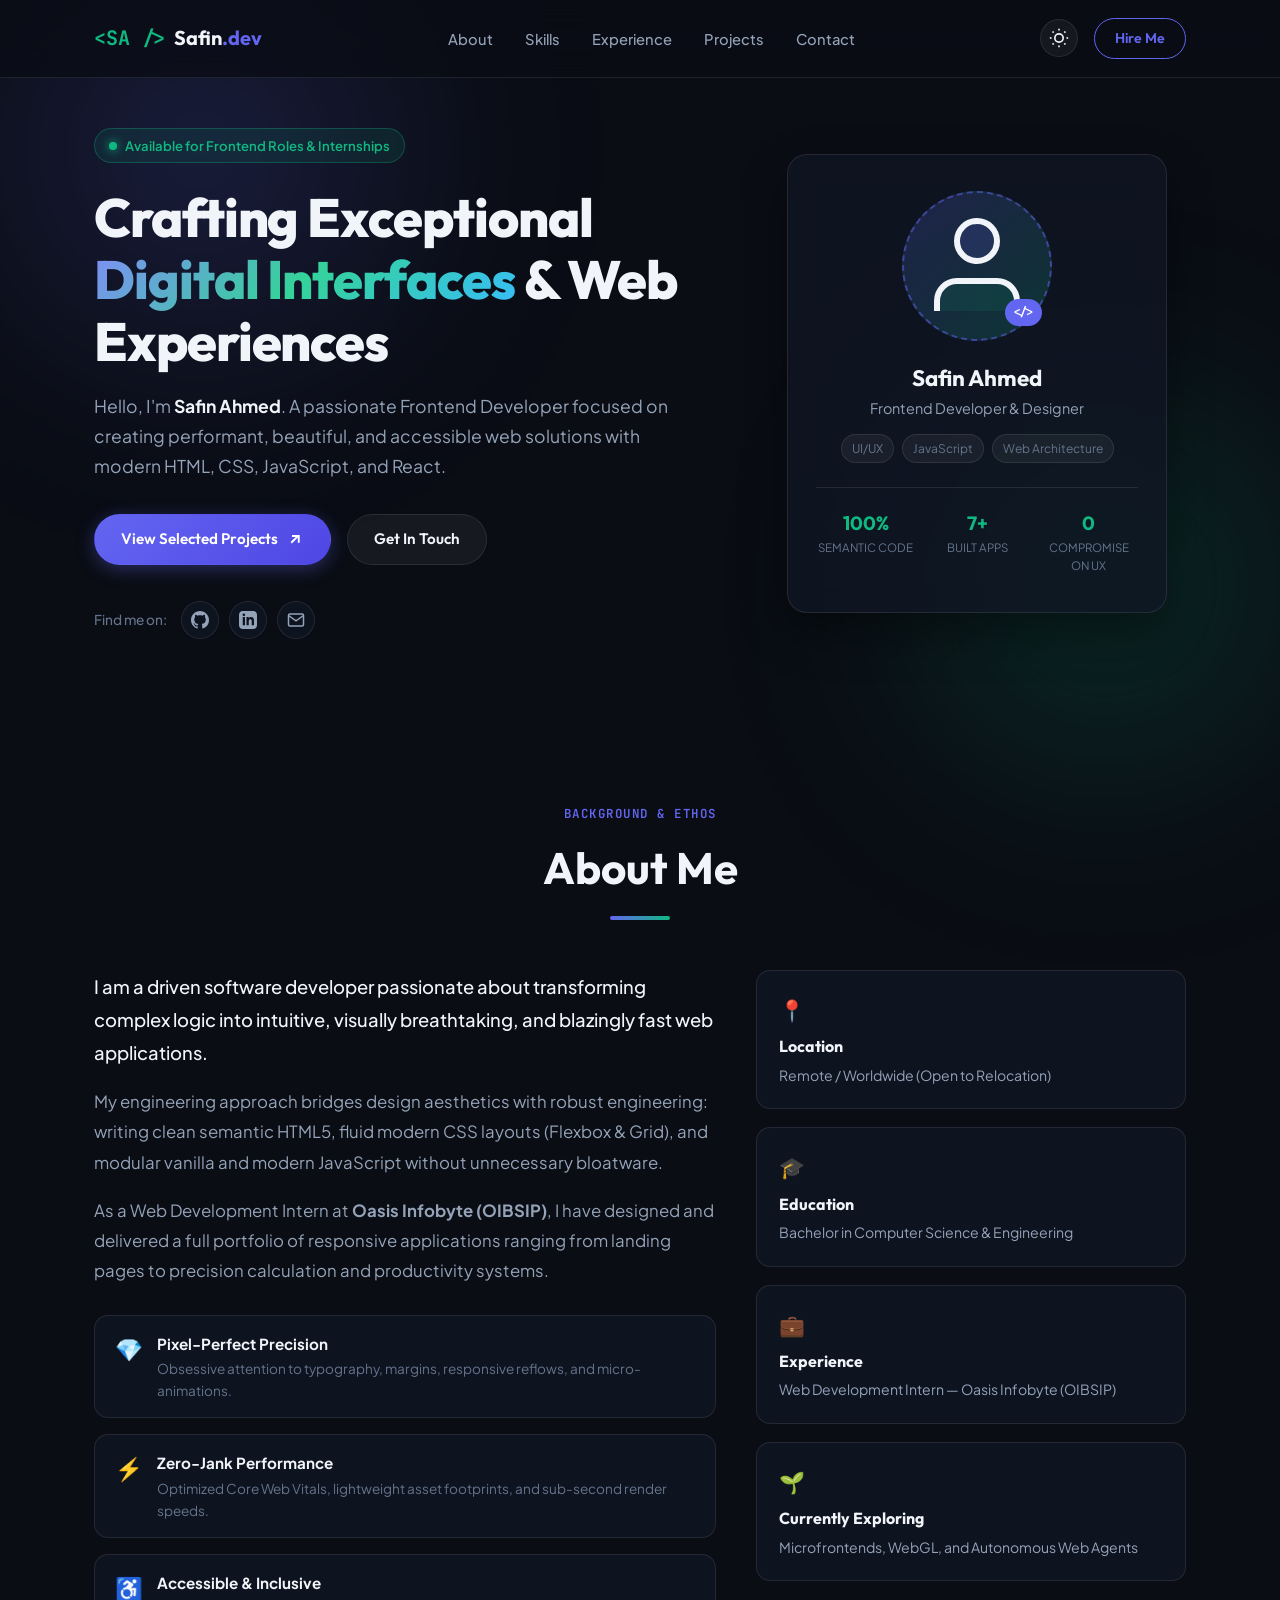
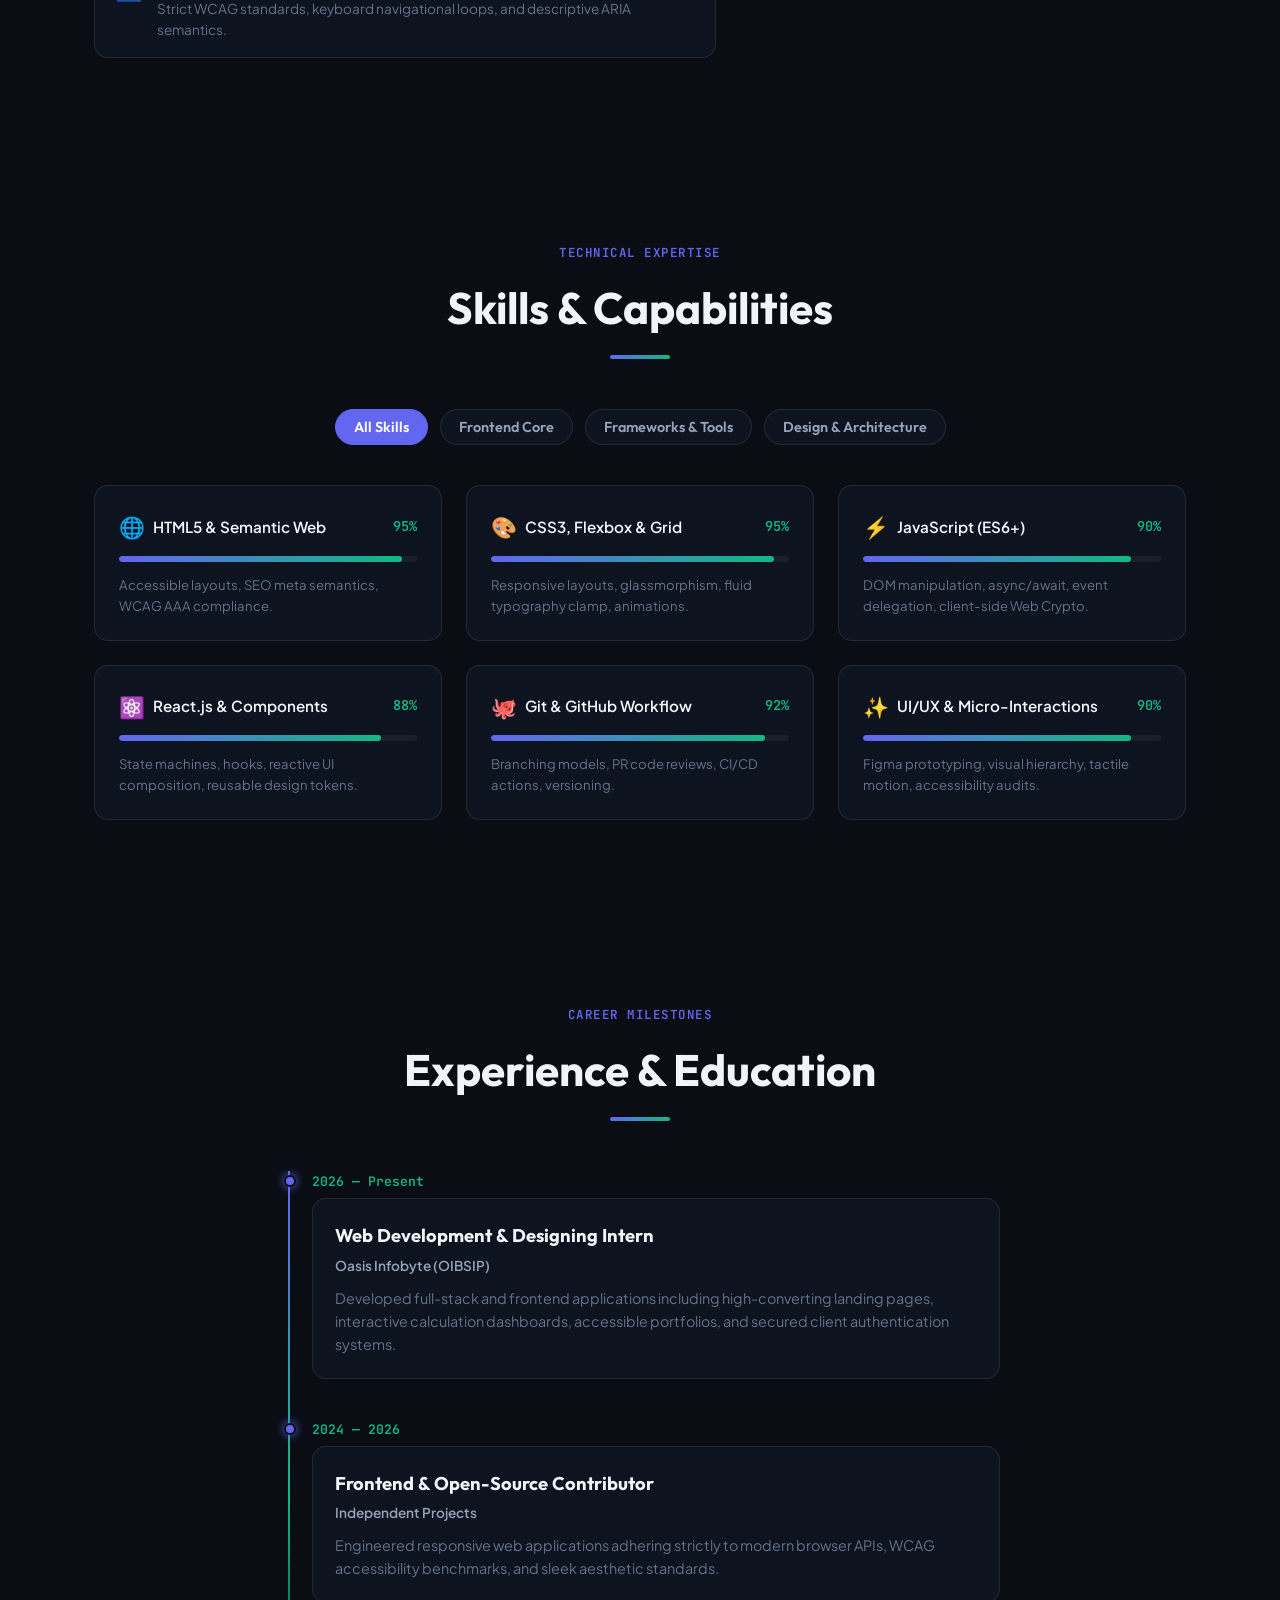
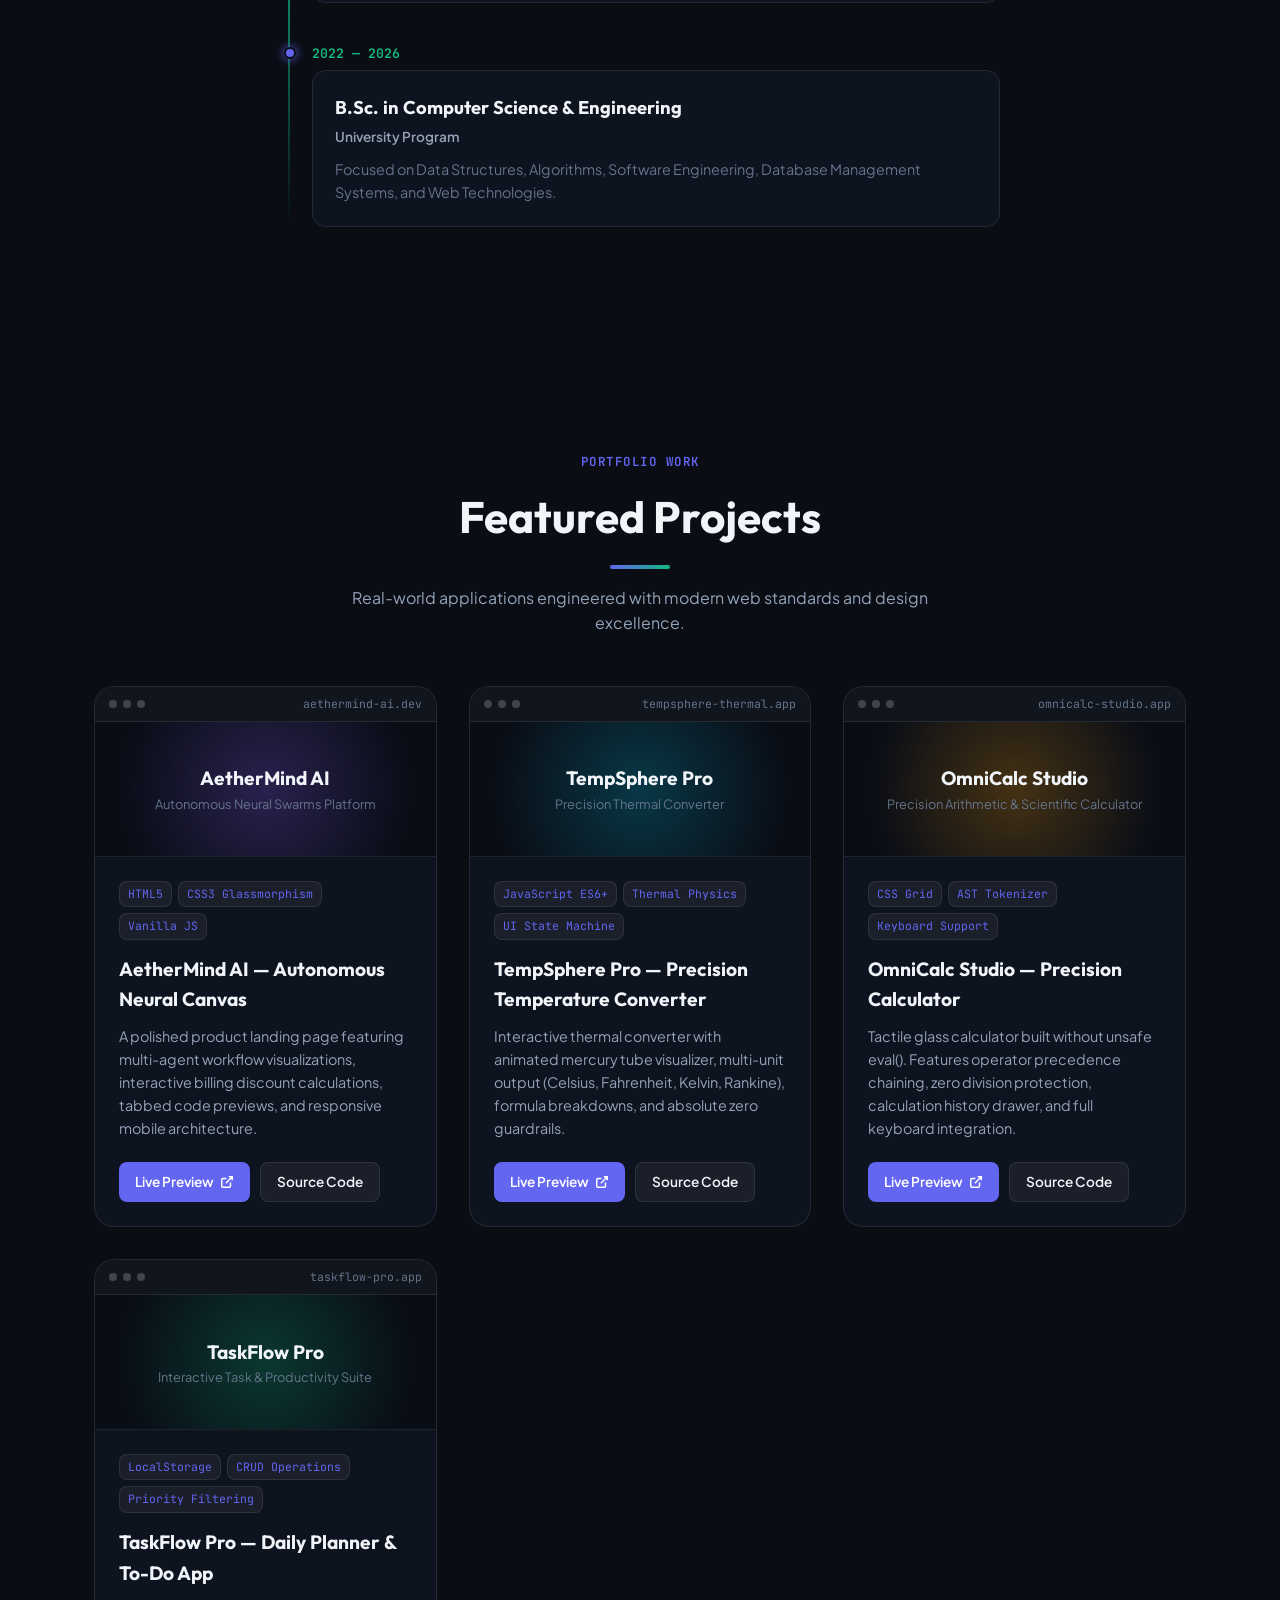
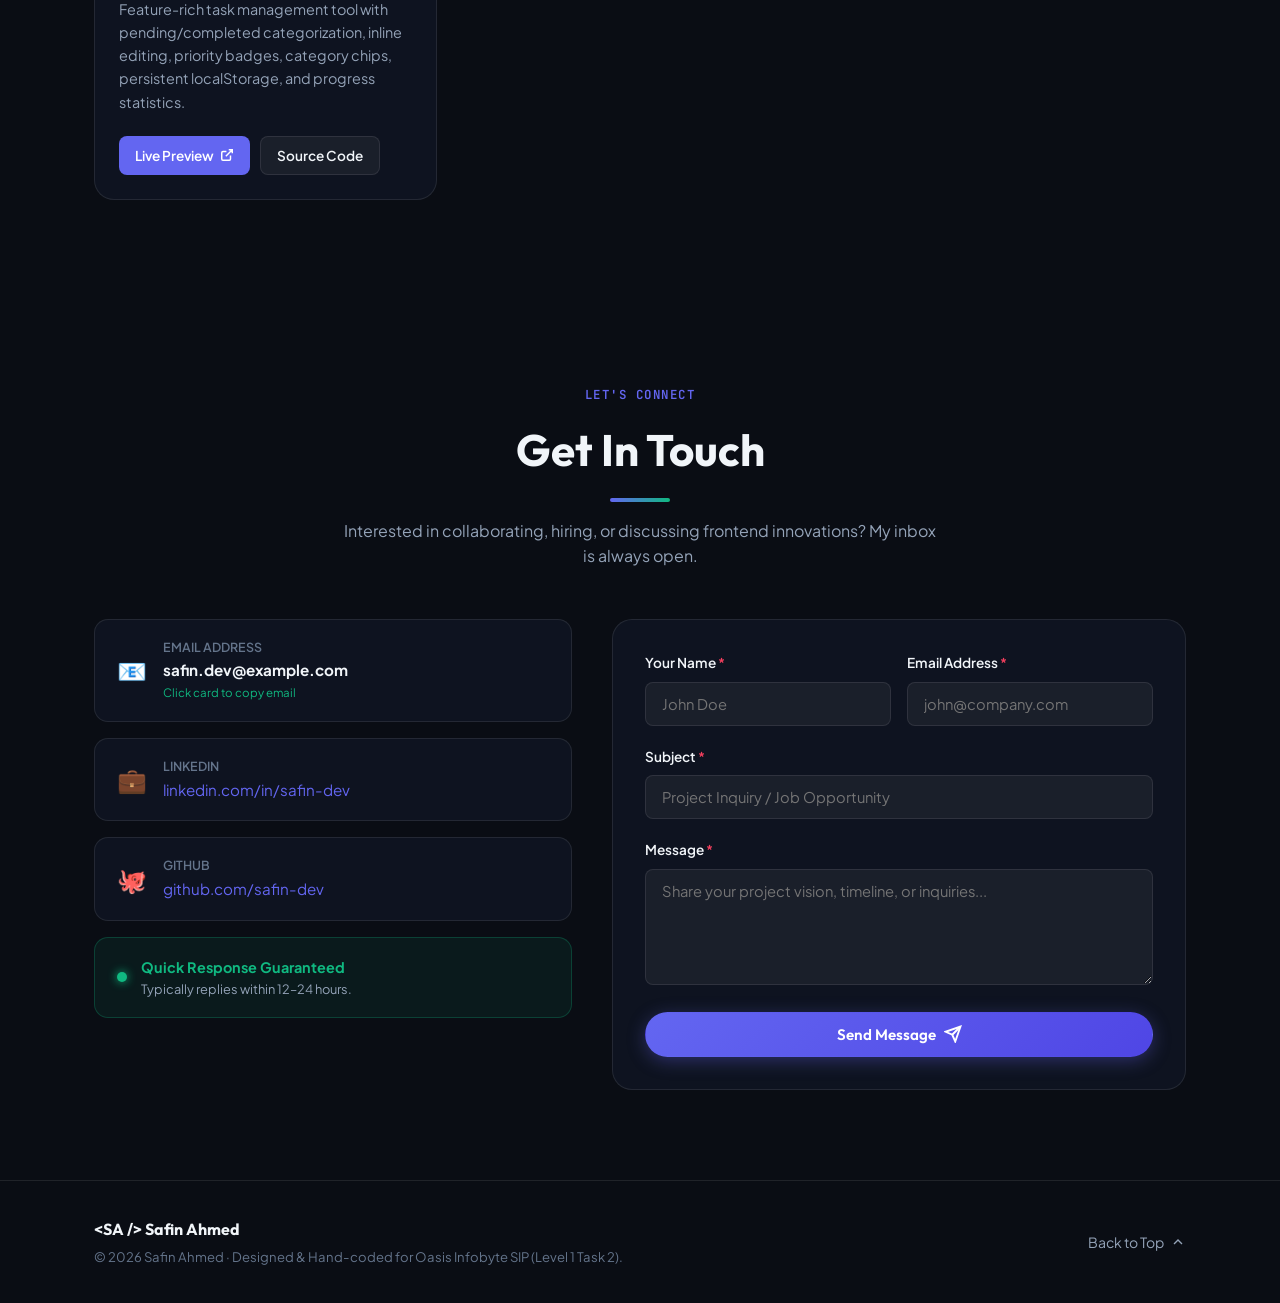
==== WebDev-L1-PersonalPortfolio/index.html @ b20255ec "feat: complete Oasis Infobyte SIP Web Development tasks (Level 1 & Level 2)" ====
<!DOCTYPE html>
<html lang="en" data-theme="dark">
<head>
  <meta charset="UTF-8">
  <meta name="viewport" content="width=device-width, initial-scale=1.0">
  <title>Safin Ahmed — Frontend Engineer & Creative Technologist</title>
  <meta name="description" content="Personal portfolio of Safin Ahmed, Frontend Developer crafting responsive, accessible, and high-performance digital experiences.">
  <!-- Google Fonts -->
  <link rel="preconnect" href="https://fonts.googleapis.com">
  <link rel="preconnect" href="https://fonts.gstatic.com" crossorigin>
  <link href="https://fonts.googleapis.com/css2?family=Outfit:wght@300;400;500;600;700;800&family=Plus+Jakarta+Sans:wght@400;500;600;700&family=JetBrains+Mono:wght@400;600&display=swap" rel="stylesheet">
  <link rel="stylesheet" href="style.css">
</head>
<body>
  <!-- Ambient Gradient Background Orbs -->
  <div class="bg-orb orb-1"></div>
  <div class="bg-orb orb-2"></div>

  <!-- Header & Navigation -->
  <header class="portfolio-header" id="header">
    <div class="container header-wrap">
      <a href="#hero" class="brand-signature">
        <span class="brand-symbol">&lt;SA /&gt;</span>
        <span class="brand-name">Safin<span class="accent-text">.dev</span></span>
      </a>

      <!-- Desktop Navigation Menu -->
      <nav class="nav-container" id="navContainer">
        <ul class="nav-links">
          <li><a href="#about" class="nav-item">About</a></li>
          <li><a href="#skills" class="nav-item">Skills</a></li>
          <li><a href="#experience" class="nav-item">Experience</a></li>
          <li><a href="#projects" class="nav-item">Projects</a></li>
          <li><a href="#contact" class="nav-item">Contact</a></li>
        </ul>
      </nav>

      <div class="header-right">
        <!-- Theme Switcher -->
        <button class="theme-toggle-btn" id="themeToggleBtn" aria-label="Toggle light or dark theme">
          <svg class="sun-icon" width="20" height="20" viewBox="0 0 24 24" fill="none" stroke="currentColor" stroke-width="2"><circle cx="12" cy="12" r="5"/><line x1="12" y1="1" x2="12" y2="3"/><line x1="12" y1="21" x2="12" y2="23"/><line x1="4.22" y1="4.22" x2="5.64" y2="5.64"/><line x1="18.36" y1="18.36" x2="19.78" y2="19.78"/><line x1="1" y1="12" x2="3" y2="12"/><line x1="21" y1="12" x2="23" y2="12"/><line x1="4.22" y1="19.78" x2="5.64" y2="18.36"/><line x1="18.36" y1="5.64" x2="19.78" y2="4.22"/></svg>
          <svg class="moon-icon" width="20" height="20" viewBox="0 0 24 24" fill="none" stroke="currentColor" stroke-width="2"><path d="M21 12.79A9 9 0 1 1 11.21 3 7 7 0 0 0 21 12.79z"/></svg>
        </button>

        <a href="#contact" class="btn btn-outline hide-mobile">Hire Me</a>

        <!-- Mobile Menu Toggle -->
        <button class="mobile-toggle" id="mobileToggle" aria-label="Open mobile menu" aria-expanded="false">
          <span></span>
          <span></span>
          <span></span>
        </button>
      </div>
    </div>
  </header>

  <main>
    <!-- Hero / Profile Section -->
    <section class="hero-section" id="hero">
      <div class="container hero-grid">
        <div class="hero-text-content">
          <div class="availability-badge">
            <span class="live-dot"></span>
            <span>Available for Frontend Roles & Internships</span>
          </div>
          <h1 class="hero-headline">
            Crafting Exceptional <span class="gradient-headline">Digital Interfaces</span> & Web Experiences
          </h1>
          <p class="hero-intro">
            Hello, I'm <strong class="highlight-name">Safin Ahmed</strong>. A passionate Frontend Developer focused on creating performant, beautiful, and accessible web solutions with modern HTML, CSS, JavaScript, and React.
          </p>

          <div class="hero-buttons">
            <a href="#projects" class="btn btn-primary">
              <span>View Selected Projects</span>
              <svg width="18" height="18" viewBox="0 0 24 24" fill="none" stroke="currentColor" stroke-width="2.5"><path d="M7 17l9.2-9.2M17 17V8H8"/></svg>
            </a>
            <a href="#contact" class="btn btn-secondary">Get In Touch</a>
          </div>

          <!-- Social Links -->
          <div class="hero-socials">
            <span class="social-label">Find me on:</span>
            <div class="social-icons-row">
              <a href="https://github.com" target="_blank" rel="noopener noreferrer" class="social-btn" aria-label="GitHub Profile">
                <svg width="18" height="18" fill="currentColor" viewBox="0 0 24 24"><path d="M12 0C5.37 0 0 5.37 0 12c0 5.31 3.435 9.795 8.205 11.385.6.105.825-.255.825-.57 0-.285-.015-1.23-.015-2.235-3.015.555-3.795-.735-4.035-1.41-.135-.345-.72-1.41-1.23-1.695-.42-.225-1.02-.78-.015-.795.945-.015 1.62.87 1.845 1.23 1.08 1.815 2.805 1.305 3.495.99.105-.78.42-1.305.765-1.605-2.67-.3-5.46-1.335-5.46-5.925 0-1.305.465-2.385 1.23-3.225-.12-.3-.54-1.53.12-3.18 0 0 1.005-.315 3.3 1.23.96-.27 1.98-.405 3-.405s2.04.135 3 .405c2.295-1.56 3.3-1.23 3.3-1.23.66 1.65.24 2.88.12 3.18.765.84 1.23 1.905 1.23 3.225 0 4.605-2.805 5.625-5.475 5.925.435.375.81 1.095.81 2.22 0 1.605-.015 2.895-.015 3.3 0 .315.225.69.825.57A12.02 12.02 0 0024 12c0-6.63-5.37-12-12-12z"/></svg>
              </a>
              <a href="https://linkedin.com" target="_blank" rel="noopener noreferrer" class="social-btn" aria-label="LinkedIn Profile">
                <svg width="18" height="18" fill="currentColor" viewBox="0 0 24 24"><path d="M19 0h-14c-2.761 0-5 2.239-5 5v14c0 2.761 2.239 5 5 5h14c2.762 0 5-2.239 5-5v-14c0-2.761-2.238-5-5-5zm-11 19h-3v-11h3v11zm-1.5-12.268c-.966 0-1.75-.79-1.75-1.764s.784-1.764 1.75-1.764 1.75.79 1.75 1.764-.783 1.764-1.75 1.764zm13.5 12.268h-3v-5.604c0-3.368-4-3.113-4 0v5.604h-3v-11h3v1.765c1.396-2.586 7-2.777 7 2.476v6.759z"/></svg>
              </a>
              <a href="mailto:safin.dev@example.com" class="social-btn" aria-label="Email Address">
                <svg width="18" height="18" fill="none" stroke="currentColor" stroke-width="2" viewBox="0 0 24 24"><path d="M4 4h16c1.1 0 2 .9 2 2v12c0 1.1-.9 2-2 2H4c-1.1 0-2-.9-2-2V6c0-1.1.9-2 2-2z"/><polyline points="22,6 12,13 2,6"/></svg>
              </a>
            </div>
          </div>
        </div>

        <!-- Profile Visual Card -->
        <div class="hero-visual-card">
          <div class="avatar-card-inner">
            <div class="avatar-frame">
              <!-- Illustrated Modern Developer Silhouette Avatar -->
              <div class="avatar-illustration">
                <svg width="120" height="120" viewBox="0 0 24 24" fill="none" stroke="currentColor" stroke-width="1.2">
                  <path d="M20 21v-2a4 4 0 0 0-4-4H8a4 4 0 0 0-4 4v2" fill="rgba(16, 185, 129, 0.1)"/>
                  <circle cx="12" cy="7" r="4" fill="rgba(99, 102, 241, 0.15)"/>
                </svg>
                <div class="avatar-code-badge">&lt;/&gt;</div>
              </div>
            </div>

            <div class="profile-meta">
              <h3 class="meta-name">Safin Ahmed</h3>
              <p class="meta-title">Frontend Developer & Designer</p>
              <div class="meta-tags">
                <span>UI/UX</span>
                <span>JavaScript</span>
                <span>Web Architecture</span>
              </div>
            </div>

            <!-- Floating Quick Stats -->
            <div class="quick-stats-grid">
              <div class="stat-box">
                <span class="stat-val">100%</span>
                <span class="stat-lbl">Semantic Code</span>
              </div>
              <div class="stat-box">
                <span class="stat-val">7+</span>
                <span class="stat-lbl">Built Apps</span>
              </div>
              <div class="stat-box">
                <span class="stat-val">0</span>
                <span class="stat-lbl">Compromise on UX</span>
              </div>
            </div>
          </div>
        </div>
      </div>
    </section>

    <!-- About Me Section -->
    <section class="section about-section" id="about">
      <div class="container">
        <div class="section-title-wrap text-center">
          <span class="sub-badge">BACKGROUND & ETHOS</span>
          <h2 class="main-title">About Me</h2>
          <div class="title-underline"></div>
        </div>

        <div class="about-grid">
          <div class="about-story">
            <p class="about-paragraph highlight-lead">
              I am a driven software developer passionate about transforming complex logic into intuitive, visually breathtaking, and blazingly fast web applications.
            </p>
            <p class="about-paragraph">
              My engineering approach bridges design aesthetics with robust engineering: writing clean semantic HTML5, fluid modern CSS layouts (Flexbox & Grid), and modular vanilla and modern JavaScript without unnecessary bloatware.
            </p>
            <p class="about-paragraph">
              As a Web Development Intern at <strong>Oasis Infobyte (OIBSIP)</strong>, I have designed and delivered a full portfolio of responsive applications ranging from landing pages to precision calculation and productivity systems.
            </p>
            
            <div class="about-highlights">
              <div class="highlight-item">
                <div class="h-icon">💎</div>
                <div>
                  <strong>Pixel-Perfect Precision</strong>
                  <p>Obsessive attention to typography, margins, responsive reflows, and micro-animations.</p>
                </div>
              </div>
              <div class="highlight-item">
                <div class="h-icon">⚡</div>
                <div>
                  <strong>Zero-Jank Performance</strong>
                  <p>Optimized Core Web Vitals, lightweight asset footprints, and sub-second render speeds.</p>
                </div>
              </div>
              <div class="highlight-item">
                <div class="h-icon">♿</div>
                <div>
                  <strong>Accessible & Inclusive</strong>
                  <p>Strict WCAG standards, keyboard navigational loops, and descriptive ARIA semantics.</p>
                </div>
              </div>
            </div>
          </div>

          <div class="about-info-cards">
            <div class="info-card">
              <span class="card-icon">📍</span>
              <h4>Location</h4>
              <p>Remote / Worldwide (Open to Relocation)</p>
            </div>
            <div class="info-card">
              <span class="card-icon">🎓</span>
              <h4>Education</h4>
              <p>Bachelor in Computer Science & Engineering</p>
            </div>
            <div class="info-card">
              <span class="card-icon">💼</span>
              <h4>Experience</h4>
              <p>Web Development Intern — Oasis Infobyte (OIBSIP)</p>
            </div>
            <div class="info-card">
              <span class="card-icon">🌱</span>
              <h4>Currently Exploring</h4>
              <p>Microfrontends, WebGL, and Autonomous Web Agents</p>
            </div>
          </div>
        </div>
      </div>
    </section>

    <!-- Skills Section -->
    <section class="section skills-section" id="skills">
      <div class="container">
        <div class="section-title-wrap text-center">
          <span class="sub-badge">TECHNICAL EXPERTISE</span>
          <h2 class="main-title">Skills & Capabilities</h2>
          <div class="title-underline"></div>
        </div>

        <!-- Filter Tabs -->
        <div class="skills-filter-tabs">
          <button class="skill-tab active" data-filter="all">All Skills</button>
          <button class="skill-tab" data-filter="frontend">Frontend Core</button>
          <button class="skill-tab" data-filter="frameworks">Frameworks & Tools</button>
          <button class="skill-tab" data-filter="design">Design & Architecture</button>
        </div>

        <div class="skills-grid" id="skillsGrid">
          <!-- Skill Items -->
          <div class="skill-card" data-category="frontend">
            <div class="skill-head">
              <span class="skill-icon">🌐</span>
              <span class="skill-name">HTML5 & Semantic Web</span>
              <span class="skill-pct">95%</span>
            </div>
            <div class="skill-bar"><div class="skill-fill" style="width: 95%;"></div></div>
            <p class="skill-desc">Accessible layouts, SEO meta semantics, WCAG AAA compliance.</p>
          </div>

          <div class="skill-card" data-category="frontend">
            <div class="skill-head">
              <span class="skill-icon">🎨</span>
              <span class="skill-name">CSS3, Flexbox & Grid</span>
              <span class="skill-pct">95%</span>
            </div>
            <div class="skill-bar"><div class="skill-fill" style="width: 95%;"></div></div>
            <p class="skill-desc">Responsive layouts, glassmorphism, fluid typography clamp, animations.</p>
          </div>

          <div class="skill-card" data-category="frontend">
            <div class="skill-head">
              <span class="skill-icon">⚡</span>
              <span class="skill-name">JavaScript (ES6+)</span>
              <span class="skill-pct">90%</span>
            </div>
            <div class="skill-bar"><div class="skill-fill" style="width: 90%;"></div></div>
            <p class="skill-desc">DOM manipulation, async/await, event delegation, client-side Web Crypto.</p>
          </div>

          <div class="skill-card" data-category="frameworks">
            <div class="skill-head">
              <span class="skill-icon">⚛️</span>
              <span class="skill-name">React.js & Components</span>
              <span class="skill-pct">88%</span>
            </div>
            <div class="skill-bar"><div class="skill-fill" style="width: 88%;"></div></div>
            <p class="skill-desc">State machines, hooks, reactive UI composition, reusable design tokens.</p>
          </div>

          <div class="skill-card" data-category="frameworks">
            <div class="skill-head">
              <span class="skill-icon">🐙</span>
              <span class="skill-name">Git & GitHub Workflow</span>
              <span class="skill-pct">92%</span>
            </div>
            <div class="skill-bar"><div class="skill-fill" style="width: 92%;"></div></div>
            <p class="skill-desc">Branching models, PR code reviews, CI/CD actions, versioning.</p>
          </div>

          <div class="skill-card" data-category="design">
            <div class="skill-head">
              <span class="skill-icon">✨</span>
              <span class="skill-name">UI/UX & Micro-Interactions</span>
              <span class="skill-pct">90%</span>
            </div>
            <div class="skill-bar"><div class="skill-fill" style="width: 90%;"></div></div>
            <p class="skill-desc">Figma prototyping, visual hierarchy, tactile motion, accessibility audits.</p>
          </div>
        </div>
      </div>
    </section>

    <!-- Experience / Education Timeline -->
    <section class="section experience-section" id="experience">
      <div class="container">
        <div class="section-title-wrap text-center">
          <span class="sub-badge">CAREER MILESTONES</span>
          <h2 class="main-title">Experience & Education</h2>
          <div class="title-underline"></div>
        </div>

        <div class="timeline-container">
          <div class="timeline-item">
            <div class="timeline-dot"></div>
            <div class="timeline-date">2026 — Present</div>
            <div class="timeline-content">
              <h3>Web Development & Designing Intern</h3>
              <span class="timeline-org">Oasis Infobyte (OIBSIP)</span>
              <p>Developed full-stack and frontend applications including high-converting landing pages, interactive calculation dashboards, accessible portfolios, and secured client authentication systems.</p>
            </div>
          </div>

          <div class="timeline-item">
            <div class="timeline-dot"></div>
            <div class="timeline-date">2024 — 2026</div>
            <div class="timeline-content">
              <h3>Frontend & Open-Source Contributor</h3>
              <span class="timeline-org">Independent Projects</span>
              <p>Engineered responsive web applications adhering strictly to modern browser APIs, WCAG accessibility benchmarks, and sleek aesthetic standards.</p>
            </div>
          </div>

          <div class="timeline-item">
            <div class="timeline-dot"></div>
            <div class="timeline-date">2022 — 2026</div>
            <div class="timeline-content">
              <h3>B.Sc. in Computer Science & Engineering</h3>
              <span class="timeline-org">University Program</span>
              <p>Focused on Data Structures, Algorithms, Software Engineering, Database Management Systems, and Web Technologies.</p>
            </div>
          </div>
        </div>
      </div>
    </section>

    <!-- Projects Section -->
    <section class="section projects-section" id="projects">
      <div class="container">
        <div class="section-title-wrap text-center">
          <span class="sub-badge">PORTFOLIO WORK</span>
          <h2 class="main-title">Featured Projects</h2>
          <div class="title-underline"></div>
          <p class="section-subtitle">Real-world applications engineered with modern web standards and design excellence.</p>
        </div>

        <div class="projects-grid">
          <!-- Project 1 -->
          <article class="project-card">
            <div class="project-preview-mockup">
              <div class="mockup-header-bar">
                <span></span><span></span><span></span>
                <small>aethermind-ai.dev</small>
              </div>
              <div class="mockup-screen-content project-grad-1">
                <span class="mockup-screen-title">AetherMind AI</span>
                <span class="mockup-screen-sub">Autonomous Neural Swarms Platform</span>
              </div>
            </div>
            <div class="project-body">
              <div class="project-tags">
                <span class="ptag">HTML5</span>
                <span class="ptag">CSS3 Glassmorphism</span>
                <span class="ptag">Vanilla JS</span>
              </div>
              <h3 class="project-title">AetherMind AI — Autonomous Neural Canvas</h3>
              <p class="project-desc">A polished product landing page featuring multi-agent workflow visualizations, interactive billing discount calculations, tabbed code previews, and responsive mobile architecture.</p>
              <div class="project-links">
                <a href="../WebDev-L1-LandingPage/index.html" class="p-btn preview-btn" target="_blank">
                  <span>Live Preview</span>
                  <svg width="14" height="14" viewBox="0 0 24 24" fill="none" stroke="currentColor" stroke-width="2.5"><path d="M18 13v6a2 2 0 0 1-2 2H5a2 2 0 0 1-2-2V8a2 2 0 0 1 2-2h6M15 3h6v6M10 14L21 3"/></svg>
                </a>
                <a href="https://github.com/OIBSIP" class="p-btn github-btn" target="_blank" rel="noopener noreferrer">
                  <span>Source Code</span>
                </a>
              </div>
            </div>
          </article>

          <!-- Project 2 -->
          <article class="project-card">
            <div class="project-preview-mockup">
              <div class="mockup-header-bar">
                <span></span><span></span><span></span>
                <small>tempsphere-thermal.app</small>
              </div>
              <div class="mockup-screen-content project-grad-2">
                <span class="mockup-screen-title">TempSphere Pro</span>
                <span class="mockup-screen-sub">Precision Thermal Converter</span>
              </div>
            </div>
            <div class="project-body">
              <div class="project-tags">
                <span class="ptag">JavaScript ES6+</span>
                <span class="ptag">Thermal Physics</span>
                <span class="ptag">UI State Machine</span>
              </div>
              <h3 class="project-title">TempSphere Pro — Precision Temperature Converter</h3>
              <p class="project-desc">Interactive thermal converter with animated mercury tube visualizer, multi-unit output (Celsius, Fahrenheit, Kelvin, Rankine), formula breakdowns, and absolute zero guardrails.</p>
              <div class="project-links">
                <a href="../WebDev-L1-TemperatureConverter/index.html" class="p-btn preview-btn" target="_blank">
                  <span>Live Preview</span>
                  <svg width="14" height="14" viewBox="0 0 24 24" fill="none" stroke="currentColor" stroke-width="2.5"><path d="M18 13v6a2 2 0 0 1-2 2H5a2 2 0 0 1-2-2V8a2 2 0 0 1 2-2h6M15 3h6v6M10 14L21 3"/></svg>
                </a>
                <a href="https://github.com/OIBSIP" class="p-btn github-btn" target="_blank" rel="noopener noreferrer">
                  <span>Source Code</span>
                </a>
              </div>
            </div>
          </article>

          <!-- Project 3 -->
          <article class="project-card">
            <div class="project-preview-mockup">
              <div class="mockup-header-bar">
                <span></span><span></span><span></span>
                <small>omnicalc-studio.app</small>
              </div>
              <div class="mockup-screen-content project-grad-3">
                <span class="mockup-screen-title">OmniCalc Studio</span>
                <span class="mockup-screen-sub">Precision Arithmetic & Scientific Calculator</span>
              </div>
            </div>
            <div class="project-body">
              <div class="project-tags">
                <span class="ptag">CSS Grid</span>
                <span class="ptag">AST Tokenizer</span>
                <span class="ptag">Keyboard Support</span>
              </div>
              <h3 class="project-title">OmniCalc Studio — Precision Calculator</h3>
              <p class="project-desc">Tactile glass calculator built without unsafe eval(). Features operator precedence chaining, zero division protection, calculation history drawer, and full keyboard integration.</p>
              <div class="project-links">
                <a href="../WebDev-L2-Calculator/index.html" class="p-btn preview-btn" target="_blank">
                  <span>Live Preview</span>
                  <svg width="14" height="14" viewBox="0 0 24 24" fill="none" stroke="currentColor" stroke-width="2.5"><path d="M18 13v6a2 2 0 0 1-2 2H5a2 2 0 0 1-2-2V8a2 2 0 0 1 2-2h6M15 3h6v6M10 14L21 3"/></svg>
                </a>
                <a href="https://github.com/OIBSIP" class="p-btn github-btn" target="_blank" rel="noopener noreferrer">
                  <span>Source Code</span>
                </a>
              </div>
            </div>
          </article>

          <!-- Project 4 -->
          <article class="project-card">
            <div class="project-preview-mockup">
              <div class="mockup-header-bar">
                <span></span><span></span><span></span>
                <small>taskflow-pro.app</small>
              </div>
              <div class="mockup-screen-content project-grad-4">
                <span class="mockup-screen-title">TaskFlow Pro</span>
                <span class="mockup-screen-sub">Interactive Task & Productivity Suite</span>
              </div>
            </div>
            <div class="project-body">
              <div class="project-tags">
                <span class="ptag">LocalStorage</span>
                <span class="ptag">CRUD Operations</span>
                <span class="ptag">Priority Filtering</span>
              </div>
              <h3 class="project-title">TaskFlow Pro — Daily Planner & To-Do App</h3>
              <p class="project-desc">Feature-rich task management tool with pending/completed categorization, inline editing, priority badges, category chips, persistent localStorage, and progress statistics.</p>
              <div class="project-links">
                <a href="../WebDev-L2-TodoApp/index.html" class="p-btn preview-btn" target="_blank">
                  <span>Live Preview</span>
                  <svg width="14" height="14" viewBox="0 0 24 24" fill="none" stroke="currentColor" stroke-width="2.5"><path d="M18 13v6a2 2 0 0 1-2 2H5a2 2 0 0 1-2-2V8a2 2 0 0 1 2-2h6M15 3h6v6M10 14L21 3"/></svg>
                </a>
                <a href="https://github.com/OIBSIP" class="p-btn github-btn" target="_blank" rel="noopener noreferrer">
                  <span>Source Code</span>
                </a>
              </div>
            </div>
          </article>
        </div>
      </div>
    </section>

    <!-- Contact Section -->
    <section class="section contact-section" id="contact">
      <div class="container">
        <div class="section-title-wrap text-center">
          <span class="sub-badge">LET'S CONNECT</span>
          <h2 class="main-title">Get In Touch</h2>
          <div class="title-underline"></div>
          <p class="section-subtitle">Interested in collaborating, hiring, or discussing frontend innovations? My inbox is always open.</p>
        </div>

        <div class="contact-grid">
          <!-- Direct Info Cards -->
          <div class="contact-info-panel">
            <div class="contact-channel-card" id="copyEmailCard">
              <div class="channel-icon">📧</div>
              <div class="channel-details">
                <span class="channel-label">Email Address</span>
                <strong class="channel-val">safin.dev@example.com</strong>
                <small class="copy-hint">Click card to copy email</small>
              </div>
            </div>

            <div class="contact-channel-card">
              <div class="channel-icon">💼</div>
              <div class="channel-details">
                <span class="channel-label">LinkedIn</span>
                <a href="https://linkedin.com" target="_blank" rel="noopener noreferrer" class="channel-link">linkedin.com/in/safin-dev</a>
              </div>
            </div>

            <div class="contact-channel-card">
              <div class="channel-icon">🐙</div>
              <div class="channel-details">
                <span class="channel-label">GitHub</span>
                <a href="https://github.com" target="_blank" rel="noopener noreferrer" class="channel-link">github.com/safin-dev</a>
              </div>
            </div>

            <div class="contact-status-card">
              <div class="status-indicator-ping"></div>
              <div>
                <strong>Quick Response Guaranteed</strong>
                <p>Typically replies within 12–24 hours.</p>
              </div>
            </div>
          </div>

          <!-- Contact Form -->
          <div class="contact-form-panel">
            <form class="contact-form" id="contactForm">
              <div class="form-group-row">
                <div class="form-field">
                  <label for="userName">Your Name <span class="req">*</span></label>
                  <input type="text" id="userName" name="name" placeholder="John Doe" required>
                </div>
                <div class="form-field">
                  <label for="userEmail">Email Address <span class="req">*</span></label>
                  <input type="email" id="userEmail" name="email" placeholder="john@company.com" required>
                </div>
              </div>

              <div class="form-field">
                <label for="userSubject">Subject <span class="req">*</span></label>
                <input type="text" id="userSubject" name="subject" placeholder="Project Inquiry / Job Opportunity" required>
              </div>

              <div class="form-field">
                <label for="userMessage">Message <span class="req">*</span></label>
                <textarea id="userMessage" name="message" rows="5" placeholder="Share your project vision, timeline, or inquiries..." required></textarea>
              </div>

              <button type="submit" class="btn btn-primary btn-block" id="submitContactBtn">
                <span>Send Message</span>
                <svg width="18" height="18" viewBox="0 0 24 24" fill="none" stroke="currentColor" stroke-width="2.5"><line x1="22" y1="2" x2="11" y2="13"/><polygon points="22 2 15 22 11 13 2 9 22 2"/></svg>
              </button>
            </form>
          </div>
        </div>
      </div>
    </section>
  </main>

  <!-- Footer -->
  <footer class="portfolio-footer">
    <div class="container footer-content">
      <div class="footer-left">
        <span class="footer-brand">&lt;SA /&gt; Safin Ahmed</span>
        <p>&copy; 2026 Safin Ahmed · Designed & Hand-coded for Oasis Infobyte SIP (Level 1 Task 2).</p>
      </div>
      <div class="footer-right">
        <a href="#hero" class="back-to-top" aria-label="Back to top">
          <span>Back to Top</span>
          <svg width="16" height="16" viewBox="0 0 24 24" fill="none" stroke="currentColor" stroke-width="2"><polyline points="18 15 12 9 6 15"/></svg>
        </a>
      </div>
    </div>
  </footer>

  <!-- Toast Notification Container -->
  <div class="toast-container" id="toastContainer"></div>

  <script src="script.js"></script>
</body>
</html>
---- WebDev-L1-PersonalPortfolio/style.css ----
/* ==========================================================================
   Safin Ahmed — Personal Portfolio Stylesheet
   Oasis Infobyte SIP — Level 1 Task 2: Personal Portfolio
   ========================================================================== */

/* Theme Variables (Default Dark Mode) */
:root {
  --bg-main: #0a0d14;
  --bg-card: rgba(16, 22, 36, 0.75);
  --bg-card-hover: rgba(23, 31, 50, 0.9);
  --bg-input: rgba(255, 255, 255, 0.05);

  --text-main: #f1f5f9;
  --text-muted: #94a3b8;
  --text-dim: #64748b;

  --border-color: rgba(255, 255, 255, 0.09);
  --border-hover: rgba(99, 102, 241, 0.4);

  --primary-accent: #6366f1;
  --primary-glow: rgba(99, 102, 241, 0.35);
  --secondary-accent: #10b981;
  --cyan-accent: #06b6d4;
  --pink-accent: #f43f5e;

  --font-heading: 'Outfit', sans-serif;
  --font-body: 'Plus Jakarta Sans', sans-serif;
  --font-mono: 'JetBrains Mono', monospace;

  --header-height: 78px;
  --radius-sm: 8px;
  --radius-md: 14px;
  --radius-lg: 20px;
  --radius-full: 9999px;

  --transition-fast: 0.2s cubic-bezier(0.16, 1, 0.3, 1);
  --transition-smooth: 0.35s cubic-bezier(0.16, 1, 0.3, 1);
}

/* Light Theme Variables */
[data-theme="light"] {
  --bg-main: #f8fafc;
  --bg-card: rgba(255, 255, 255, 0.85);
  --bg-card-hover: rgba(241, 245, 249, 0.95);
  --bg-input: rgba(0, 0, 0, 0.04);

  --text-main: #0f172a;
  --text-muted: #475569;
  --text-dim: #64748b;

  --border-color: rgba(0, 0, 0, 0.08);
  --border-hover: rgba(99, 102, 241, 0.5);
}

/* Reset */
*, *::before, *::after {
  box-sizing: border-box;
  margin: 0;
  padding: 0;
}

html {
  scroll-behavior: smooth;
  font-size: 16px;
}

body {
  font-family: var(--font-body);
  background-color: var(--bg-main);
  color: var(--text-main);
  line-height: 1.6;
  overflow-x: hidden;
  position: relative;
  transition: background-color 0.3s ease, color 0.3s ease;
}

/* Background Ambient Orbs */
.bg-orb {
  position: fixed;
  border-radius: 50%;
  filter: blur(120px);
  pointer-events: none;
  z-index: 0;
  opacity: 0.35;
}

.orb-1 {
  width: 500px;
  height: 500px;
  background: radial-gradient(circle, var(--primary-accent), transparent 70%);
  top: -100px;
  left: -50px;
}

.orb-2 {
  width: 450px;
  height: 450px;
  background: radial-gradient(circle, var(--secondary-accent), transparent 70%);
  bottom: 10%;
  right: -50px;
}

.container {
  width: 100%;
  max-width: 1140px;
  margin: 0 auto;
  padding: 0 24px;
  position: relative;
  z-index: 1;
}

/* Typography Utilities */
.gradient-headline {
  background: linear-gradient(135deg, #818cf8 0%, #34d399 50%, #38bdf8 100%);
  -webkit-background-clip: text;
  -webkit-text-fill-color: transparent;
}

.accent-text {
  color: var(--primary-accent);
}

.text-center {
  text-align: center;
}

/* Buttons */
.btn {
  display: inline-flex;
  align-items: center;
  justify-content: center;
  gap: 8px;
  font-family: var(--font-heading);
  font-size: 0.95rem;
  font-weight: 600;
  padding: 12px 26px;
  border-radius: var(--radius-full);
  text-decoration: none;
  cursor: pointer;
  border: 1px solid transparent;
  transition: all var(--transition-fast);
}

.btn-primary {
  background: linear-gradient(135deg, var(--primary-accent), #4f46e5);
  color: #ffffff;
  box-shadow: 0 4px 18px var(--primary-glow);
}

.btn-primary:hover {
  transform: translateY(-2px);
  box-shadow: 0 8px 24px rgba(99, 102, 241, 0.5);
}

.btn-secondary {
  background: rgba(255, 255, 255, 0.05);
  color: var(--text-main);
  border-color: var(--border-color);
}

.btn-secondary:hover {
  background: rgba(255, 255, 255, 0.1);
  transform: translateY(-2px);
}

.btn-outline {
  background: transparent;
  color: var(--primary-accent);
  border-color: var(--primary-accent);
  padding: 8px 20px;
  font-size: 0.88rem;
}

.btn-outline:hover {
  background: var(--primary-accent);
  color: #ffffff;
}

.btn-block {
  width: 100%;
}

/* Section Header Typography */
.section {
  padding: 90px 0;
}

.section-title-wrap {
  margin-bottom: 50px;
}

.sub-badge {
  display: inline-block;
  font-family: var(--font-mono);
  font-size: 0.78rem;
  font-weight: 600;
  letter-spacing: 1.5px;
  color: var(--primary-accent);
  text-transform: uppercase;
  margin-bottom: 10px;
}

.main-title {
  font-family: var(--font-heading);
  font-size: clamp(2rem, 3.5vw, 2.75rem);
  font-weight: 700;
  margin-bottom: 12px;
}

.title-underline {
  width: 60px;
  height: 4px;
  background: linear-gradient(90deg, var(--primary-accent), var(--secondary-accent));
  border-radius: 2px;
  margin: 0 auto;
}

.section-subtitle {
  color: var(--text-muted);
  max-width: 600px;
  margin: 16px auto 0 auto;
  font-size: 1rem;
}

/* ==========================================================================
   Header Navigation
   ========================================================================== */
.portfolio-header {
  position: fixed;
  top: 0;
  left: 0;
  right: 0;
  height: var(--header-height);
  z-index: 1000;
  display: flex;
  align-items: center;
  background: rgba(10, 13, 20, 0.75);
  backdrop-filter: blur(16px);
  -webkit-backdrop-filter: blur(16px);
  border-bottom: 1px solid var(--border-color);
  transition: all var(--transition-fast);
}

.portfolio-header.scrolled {
  box-shadow: 0 10px 30px rgba(0, 0, 0, 0.4);
}

.header-wrap {
  display: flex;
  align-items: center;
  justify-content: space-between;
}

.brand-signature {
  display: flex;
  align-items: center;
  gap: 8px;
  text-decoration: none;
  color: var(--text-main);
  font-family: var(--font-heading);
  font-size: 1.25rem;
  font-weight: 700;
}

.brand-symbol {
  font-family: var(--font-mono);
  color: var(--secondary-accent);
}

.nav-links {
  display: flex;
  list-style: none;
  gap: 32px;
}

.nav-item {
  color: var(--text-muted);
  text-decoration: none;
  font-size: 0.92rem;
  font-weight: 500;
  transition: color var(--transition-fast);
  padding: 4px 0;
  position: relative;
}

.nav-item:hover, .nav-item.active {
  color: var(--text-main);
}

.nav-item::after {
  content: '';
  position: absolute;
  bottom: 0;
  left: 0;
  width: 0;
  height: 2px;
  background: var(--primary-accent);
  transition: width var(--transition-fast);
}

.nav-item:hover::after, .nav-item.active::after {
  width: 100%;
}

.header-right {
  display: flex;
  align-items: center;
  gap: 16px;
}

.theme-toggle-btn {
  background: var(--bg-input);
  border: 1px solid var(--border-color);
  width: 38px;
  height: 38px;
  border-radius: 50%;
  display: flex;
  align-items: center;
  justify-content: center;
  color: var(--text-main);
  cursor: pointer;
  transition: all var(--transition-fast);
}

.theme-toggle-btn:hover {
  border-color: var(--primary-accent);
}

[data-theme="dark"] .sun-icon { display: block; }
[data-theme="dark"] .moon-icon { display: none; }
[data-theme="light"] .sun-icon { display: none; }
[data-theme="light"] .moon-icon { display: block; }

.mobile-toggle {
  display: none;
  flex-direction: column;
  justify-content: space-between;
  width: 28px;
  height: 20px;
  background: transparent;
  border: none;
  cursor: pointer;
}

.mobile-toggle span {
  width: 100%;
  height: 2px;
  background-color: var(--text-main);
  transition: all 0.3s ease;
}

/* ==========================================================================
   Hero Section
   ========================================================================== */
.hero-section {
  padding-top: calc(var(--header-height) + 50px);
  padding-bottom: 70px;
}

.hero-grid {
  display: grid;
  grid-template-columns: 1.2fr 0.8fr;
  gap: 48px;
  align-items: center;
}

.availability-badge {
  display: inline-flex;
  align-items: center;
  gap: 8px;
  background: rgba(16, 185, 129, 0.1);
  border: 1px solid rgba(16, 185, 129, 0.3);
  padding: 6px 14px;
  border-radius: var(--radius-full);
  font-size: 0.82rem;
  color: var(--secondary-accent);
  font-weight: 600;
  margin-bottom: 24px;
}

.live-dot {
  width: 8px;
  height: 8px;
  background-color: var(--secondary-accent);
  border-radius: 50%;
  box-shadow: 0 0 10px var(--secondary-accent);
}

.hero-headline {
  font-family: var(--font-heading);
  font-size: clamp(2.3rem, 4.2vw, 3.8rem);
  font-weight: 800;
  line-height: 1.15;
  margin-bottom: 20px;
  letter-spacing: -0.02em;
}

.hero-intro {
  font-size: 1.1rem;
  color: var(--text-muted);
  line-height: 1.7;
  margin-bottom: 32px;
  max-width: 580px;
}

.highlight-name {
  color: var(--text-main);
}

.hero-buttons {
  display: flex;
  gap: 16px;
  flex-wrap: wrap;
  margin-bottom: 36px;
}

.hero-socials {
  display: flex;
  align-items: center;
  gap: 14px;
}

.social-label {
  font-size: 0.85rem;
  color: var(--text-dim);
  font-weight: 500;
}

.social-icons-row {
  display: flex;
  gap: 10px;
}

.social-btn {
  width: 38px;
  height: 38px;
  border-radius: 50%;
  background: var(--bg-card);
  border: 1px solid var(--border-color);
  display: flex;
  align-items: center;
  justify-content: center;
  color: var(--text-muted);
  text-decoration: none;
  transition: all var(--transition-fast);
}

.social-btn:hover {
  background: var(--primary-accent);
  color: #ffffff;
  border-color: var(--primary-accent);
  transform: translateY(-2px);
}

/* Avatar Card */
.hero-visual-card {
  display: flex;
  justify-content: center;
}

.avatar-card-inner {
  width: 100%;
  max-width: 380px;
  background: var(--bg-card);
  border: 1px solid var(--border-color);
  border-radius: var(--radius-lg);
  padding: 36px 28px;
  text-align: center;
  backdrop-filter: blur(14px);
  box-shadow: 0 20px 45px rgba(0, 0, 0, 0.4);
}

.avatar-frame {
  width: 150px;
  height: 150px;
  border-radius: 50%;
  margin: 0 auto 20px auto;
  background: linear-gradient(135deg, rgba(99, 102, 241, 0.2), rgba(16, 185, 129, 0.2));
  border: 2px dashed rgba(99, 102, 241, 0.5);
  display: flex;
  align-items: center;
  justify-content: center;
  position: relative;
}

.avatar-illustration {
  position: relative;
  display: flex;
  align-items: center;
  justify-content: center;
}

.avatar-code-badge {
  position: absolute;
  bottom: 0;
  right: -5px;
  background: var(--primary-accent);
  color: #ffffff;
  font-family: var(--font-mono);
  font-size: 0.75rem;
  font-weight: 700;
  padding: 4px 8px;
  border-radius: var(--radius-full);
}

.meta-name {
  font-family: var(--font-heading);
  font-size: 1.4rem;
  font-weight: 700;
}

.meta-title {
  color: var(--text-muted);
  font-size: 0.9rem;
  margin-bottom: 14px;
}

.meta-tags {
  display: flex;
  justify-content: center;
  gap: 8px;
  margin-bottom: 24px;
}

.meta-tags span {
  font-size: 0.75rem;
  background: var(--bg-input);
  border: 1px solid var(--border-color);
  padding: 4px 10px;
  border-radius: var(--radius-full);
  color: var(--text-dim);
}

.quick-stats-grid {
  display: grid;
  grid-template-columns: repeat(3, 1fr);
  gap: 12px;
  border-top: 1px solid var(--border-color);
  padding-top: 20px;
}

.stat-box {
  display: flex;
  flex-direction: column;
}

.stat-val {
  font-family: var(--font-heading);
  font-weight: 700;
  font-size: 1.2rem;
  color: var(--secondary-accent);
}

.stat-lbl {
  font-size: 0.72rem;
  color: var(--text-dim);
  text-transform: uppercase;
}

/* ==========================================================================
   About Section
   ========================================================================== */
.about-grid {
  display: grid;
  grid-template-columns: 1.3fr 0.9fr;
  gap: 40px;
  align-items: start;
}

.about-paragraph {
  color: var(--text-muted);
  font-size: 1.05rem;
  line-height: 1.8;
  margin-bottom: 18px;
}

.highlight-lead {
  font-size: 1.15rem;
  color: var(--text-main);
  font-weight: 500;
}

.about-highlights {
  margin-top: 28px;
  display: flex;
  flex-direction: column;
  gap: 16px;
}

.highlight-item {
  display: flex;
  align-items: flex-start;
  gap: 14px;
  background: var(--bg-card);
  border: 1px solid var(--border-color);
  border-radius: var(--radius-md);
  padding: 16px 20px;
}

.h-icon {
  font-size: 1.4rem;
}

.highlight-item strong {
  display: block;
  font-size: 0.95rem;
  margin-bottom: 2px;
}

.highlight-item p {
  font-size: 0.85rem;
  color: var(--text-dim);
  margin: 0;
}

.about-info-cards {
  display: grid;
  grid-template-columns: 1fr;
  gap: 18px;
}

.info-card {
  background: var(--bg-card);
  border: 1px solid var(--border-color);
  border-radius: var(--radius-md);
  padding: 22px;
  transition: transform var(--transition-fast);
}

.info-card:hover {
  transform: translateX(4px);
  border-color: var(--border-hover);
}

.card-icon {
  font-size: 1.3rem;
  display: block;
  margin-bottom: 8px;
}

.info-card h4 {
  font-family: var(--font-heading);
  font-size: 1rem;
  margin-bottom: 4px;
}

.info-card p {
  color: var(--text-muted);
  font-size: 0.88rem;
}

/* ==========================================================================
   Skills Section
   ========================================================================== */
.skills-filter-tabs {
  display: flex;
  justify-content: center;
  gap: 12px;
  margin-bottom: 40px;
  flex-wrap: wrap;
}

.skill-tab {
  background: var(--bg-card);
  border: 1px solid var(--border-color);
  color: var(--text-muted);
  font-family: var(--font-heading);
  font-size: 0.9rem;
  font-weight: 600;
  padding: 8px 18px;
  border-radius: var(--radius-full);
  cursor: pointer;
  transition: all var(--transition-fast);
}

.skill-tab:hover, .skill-tab.active {
  background: var(--primary-accent);
  color: #ffffff;
  border-color: var(--primary-accent);
}

.skills-grid {
  display: grid;
  grid-template-columns: repeat(auto-fill, minmax(320px, 1fr));
  gap: 24px;
}

.skill-card {
  background: var(--bg-card);
  border: 1px solid var(--border-color);
  border-radius: var(--radius-md);
  padding: 24px;
  transition: all var(--transition-fast);
}

.skill-card:hover {
  transform: translateY(-4px);
  border-color: var(--border-hover);
  box-shadow: 0 10px 25px rgba(0, 0, 0, 0.2);
}

.skill-head {
  display: flex;
  align-items: center;
  justify-content: space-between;
  margin-bottom: 12px;
}

.skill-icon {
  font-size: 1.3rem;
  margin-right: 8px;
}

.skill-name {
  font-weight: 600;
  font-size: 0.95rem;
  flex-grow: 1;
}

.skill-pct {
  font-family: var(--font-mono);
  font-size: 0.85rem;
  color: var(--secondary-accent);
  font-weight: 600;
}

.skill-bar {
  width: 100%;
  height: 6px;
  background: var(--bg-input);
  border-radius: var(--radius-full);
  overflow: hidden;
  margin-bottom: 12px;
}

.skill-fill {
  height: 100%;
  background: linear-gradient(90deg, var(--primary-accent), var(--secondary-accent));
  border-radius: var(--radius-full);
  transition: width 0.8s ease-in-out;
}

.skill-desc {
  font-size: 0.82rem;
  color: var(--text-dim);
}

/* ==========================================================================
   Experience Timeline
   ========================================================================== */
.timeline-container {
  max-width: 720px;
  margin: 0 auto;
  position: relative;
  padding-left: 32px;
}

.timeline-container::before {
  content: '';
  position: absolute;
  top: 0;
  bottom: 0;
  left: 8px;
  width: 2px;
  background: linear-gradient(180deg, var(--primary-accent), var(--secondary-accent), transparent);
}

.timeline-item {
  position: relative;
  margin-bottom: 40px;
}

.timeline-dot {
  position: absolute;
  left: -28px;
  top: 4px;
  width: 12px;
  height: 12px;
  border-radius: 50%;
  background: var(--primary-accent);
  box-shadow: 0 0 10px var(--primary-accent);
  border: 2px solid var(--bg-main);
}

.timeline-date {
  font-family: var(--font-mono);
  font-size: 0.82rem;
  color: var(--secondary-accent);
  font-weight: 600;
  margin-bottom: 6px;
}

.timeline-content {
  background: var(--bg-card);
  border: 1px solid var(--border-color);
  border-radius: var(--radius-md);
  padding: 22px;
}

.timeline-content h3 {
  font-family: var(--font-heading);
  font-size: 1.15rem;
  margin-bottom: 4px;
}

.timeline-org {
  display: block;
  font-size: 0.85rem;
  color: var(--text-muted);
  font-weight: 600;
  margin-bottom: 10px;
}

.timeline-content p {
  color: var(--text-dim);
  font-size: 0.9rem;
}

/* ==========================================================================
   Projects Grid
   ========================================================================== */
.projects-grid {
  display: grid;
  grid-template-columns: repeat(auto-fit, minmax(320px, 1fr));
  gap: 32px;
}

.project-card {
  background: var(--bg-card);
  border: 1px solid var(--border-color);
  border-radius: var(--radius-lg);
  overflow: hidden;
  display: flex;
  flex-direction: column;
  transition: all var(--transition-smooth);
}

.project-card:hover {
  transform: translateY(-6px);
  border-color: var(--border-hover);
  box-shadow: 0 18px 40px rgba(0, 0, 0, 0.4);
}

.project-preview-mockup {
  height: 170px;
  background: #090d16;
  border-bottom: 1px solid var(--border-color);
  display: flex;
  flex-direction: column;
}

.mockup-header-bar {
  padding: 8px 14px;
  display: flex;
  align-items: center;
  gap: 6px;
  background: rgba(255, 255, 255, 0.03);
  border-bottom: 1px solid var(--border-color);
}

.mockup-header-bar span {
  width: 8px;
  height: 8px;
  border-radius: 50%;
  background: rgba(255, 255, 255, 0.2);
}

.mockup-header-bar small {
  margin-left: auto;
  font-family: var(--font-mono);
  font-size: 0.72rem;
  color: var(--text-dim);
}

.mockup-screen-content {
  flex-grow: 1;
  display: flex;
  flex-direction: column;
  align-items: center;
  justify-content: center;
  padding: 16px;
  text-align: center;
}

.project-grad-1 { background: radial-gradient(circle, rgba(139, 92, 246, 0.25), transparent 80%); }
.project-grad-2 { background: radial-gradient(circle, rgba(6, 182, 212, 0.25), transparent 80%); }
.project-grad-3 { background: radial-gradient(circle, rgba(245, 158, 11, 0.25), transparent 80%); }
.project-grad-4 { background: radial-gradient(circle, rgba(16, 185, 129, 0.25), transparent 80%); }

.mockup-screen-title {
  font-family: var(--font-heading);
  font-weight: 700;
  font-size: 1.2rem;
  color: var(--text-main);
}

.mockup-screen-sub {
  font-size: 0.8rem;
  color: var(--text-dim);
}

.project-body {
  padding: 24px;
  display: flex;
  flex-direction: column;
  flex-grow: 1;
}

.project-tags {
  display: flex;
  flex-wrap: wrap;
  gap: 6px;
  margin-bottom: 14px;
}

.ptag {
  font-family: var(--font-mono);
  font-size: 0.72rem;
  background: var(--bg-input);
  color: var(--primary-accent);
  padding: 3px 8px;
  border-radius: var(--radius-sm);
  border: 1px solid var(--border-color);
}

.project-title {
  font-family: var(--font-heading);
  font-size: 1.2rem;
  font-weight: 700;
  margin-bottom: 10px;
}

.project-desc {
  font-size: 0.9rem;
  color: var(--text-muted);
  line-height: 1.6;
  margin-bottom: 22px;
  flex-grow: 1;
}

.project-links {
  display: flex;
  gap: 10px;
}

.p-btn {
  display: inline-flex;
  align-items: center;
  gap: 6px;
  font-size: 0.85rem;
  font-weight: 600;
  padding: 8px 16px;
  border-radius: var(--radius-sm);
  text-decoration: none;
  transition: all var(--transition-fast);
}

.preview-btn {
  background: var(--primary-accent);
  color: #ffffff;
}

.preview-btn:hover {
  background: #4f46e5;
}

.github-btn {
  background: var(--bg-input);
  color: var(--text-main);
  border: 1px solid var(--border-color);
}

.github-btn:hover {
  background: rgba(255, 255, 255, 0.1);
}

/* ==========================================================================
   Contact Section
   ========================================================================== */
.contact-grid {
  display: grid;
  grid-template-columns: 1fr 1.2fr;
  gap: 40px;
}

.contact-info-panel {
  display: flex;
  flex-direction: column;
  gap: 16px;
}

.contact-channel-card {
  background: var(--bg-card);
  border: 1px solid var(--border-color);
  border-radius: var(--radius-md);
  padding: 18px 22px;
  display: flex;
  align-items: center;
  gap: 16px;
  cursor: pointer;
  transition: all var(--transition-fast);
}

.contact-channel-card:hover {
  border-color: var(--primary-accent);
  transform: translateX(4px);
}

.channel-icon {
  font-size: 1.5rem;
}

.channel-label {
  display: block;
  font-size: 0.78rem;
  color: var(--text-dim);
  text-transform: uppercase;
  font-weight: 600;
}

.channel-val {
  display: block;
  font-size: 0.95rem;
  color: var(--text-main);
}

.channel-link {
  color: var(--primary-accent);
  text-decoration: none;
  font-size: 0.95rem;
}

.copy-hint {
  display: block;
  font-size: 0.72rem;
  color: var(--secondary-accent);
  margin-top: 2px;
}

.contact-status-card {
  background: rgba(16, 185, 129, 0.08);
  border: 1px solid rgba(16, 185, 129, 0.25);
  border-radius: var(--radius-md);
  padding: 18px 22px;
  display: flex;
  align-items: center;
  gap: 14px;
}

.status-indicator-ping {
  width: 10px;
  height: 10px;
  border-radius: 50%;
  background: var(--secondary-accent);
  box-shadow: 0 0 10px var(--secondary-accent);
}

.contact-status-card strong {
  display: block;
  font-size: 0.9rem;
  color: var(--secondary-accent);
}

.contact-status-card p {
  font-size: 0.8rem;
  color: var(--text-muted);
}

.contact-form-panel {
  background: var(--bg-card);
  border: 1px solid var(--border-color);
  border-radius: var(--radius-lg);
  padding: 32px;
}

.form-group-row {
  display: grid;
  grid-template-columns: 1fr 1fr;
  gap: 16px;
}

.form-field {
  margin-bottom: 20px;
}

.form-field label {
  display: block;
  font-size: 0.85rem;
  font-weight: 600;
  margin-bottom: 8px;
  color: var(--text-main);
}

.req {
  color: var(--pink-accent);
}

.form-field input, .form-field textarea {
  width: 100%;
  background: var(--bg-input);
  border: 1px solid var(--border-color);
  border-radius: var(--radius-sm);
  padding: 12px 16px;
  color: var(--text-main);
  font-family: var(--font-body);
  font-size: 0.92rem;
  outline: none;
  transition: border-color var(--transition-fast);
}

.form-field input:focus, .form-field textarea:focus {
  border-color: var(--primary-accent);
}

/* ==========================================================================
   Footer
   ========================================================================== */
.portfolio-footer {
  border-top: 1px solid var(--border-color);
  padding: 36px 0;
  background: var(--bg-main);
}

.footer-content {
  display: flex;
  justify-content: space-between;
  align-items: center;
}

.footer-brand {
  font-family: var(--font-heading);
  font-weight: 700;
  font-size: 1rem;
  display: block;
  margin-bottom: 4px;
}

.footer-left p {
  font-size: 0.82rem;
  color: var(--text-dim);
}

.back-to-top {
  display: flex;
  align-items: center;
  gap: 6px;
  color: var(--text-muted);
  text-decoration: none;
  font-size: 0.88rem;
  transition: color var(--transition-fast);
}

.back-to-top:hover {
  color: var(--primary-accent);
}

/* Toast */
.toast-container {
  position: fixed;
  bottom: 24px;
  right: 24px;
  z-index: 9999;
}

.toast {
  background: rgba(16, 22, 36, 0.95);
  border: 1px solid var(--primary-accent);
  color: #ffffff;
  padding: 12px 20px;
  border-radius: var(--radius-sm);
  font-size: 0.9rem;
  box-shadow: 0 10px 30px rgba(0, 0, 0, 0.5);
  animation: toastSlide 0.3s ease;
}

@keyframes toastSlide {
  from { transform: translateX(100%); opacity: 0; }
  to { transform: translateX(0); opacity: 1; }
}

/* Responsive */
@media (max-width: 900px) {
  .hero-grid {
    grid-template-columns: 1fr;
    text-align: center;
  }
  .hero-intro {
    margin-left: auto;
    margin-right: auto;
  }
  .hero-buttons {
    justify-content: center;
  }
  .hero-socials {
    justify-content: center;
  }
  .about-grid {
    grid-template-columns: 1fr;
  }
  .contact-grid {
    grid-template-columns: 1fr;
  }
}

@media (max-width: 768px) {
  .hide-mobile {
    display: none;
  }
  .mobile-toggle {
    display: flex;
  }
  .nav-container {
    position: fixed;
    top: var(--header-height);
    left: 0;
    right: 0;
    background: var(--bg-main);
    border-bottom: 1px solid var(--border-color);
    padding: 24px;
    transform: translateY(-150%);
    transition: transform var(--transition-smooth);
  }
  .nav-container.open {
    transform: translateY(0);
  }
  .nav-links {
    flex-direction: column;
    text-align: center;
    gap: 18px;
  }
  .form-group-row {
    grid-template-columns: 1fr;
  }
  .footer-content {
    flex-direction: column;
    gap: 16px;
    text-align: center;
  }
}
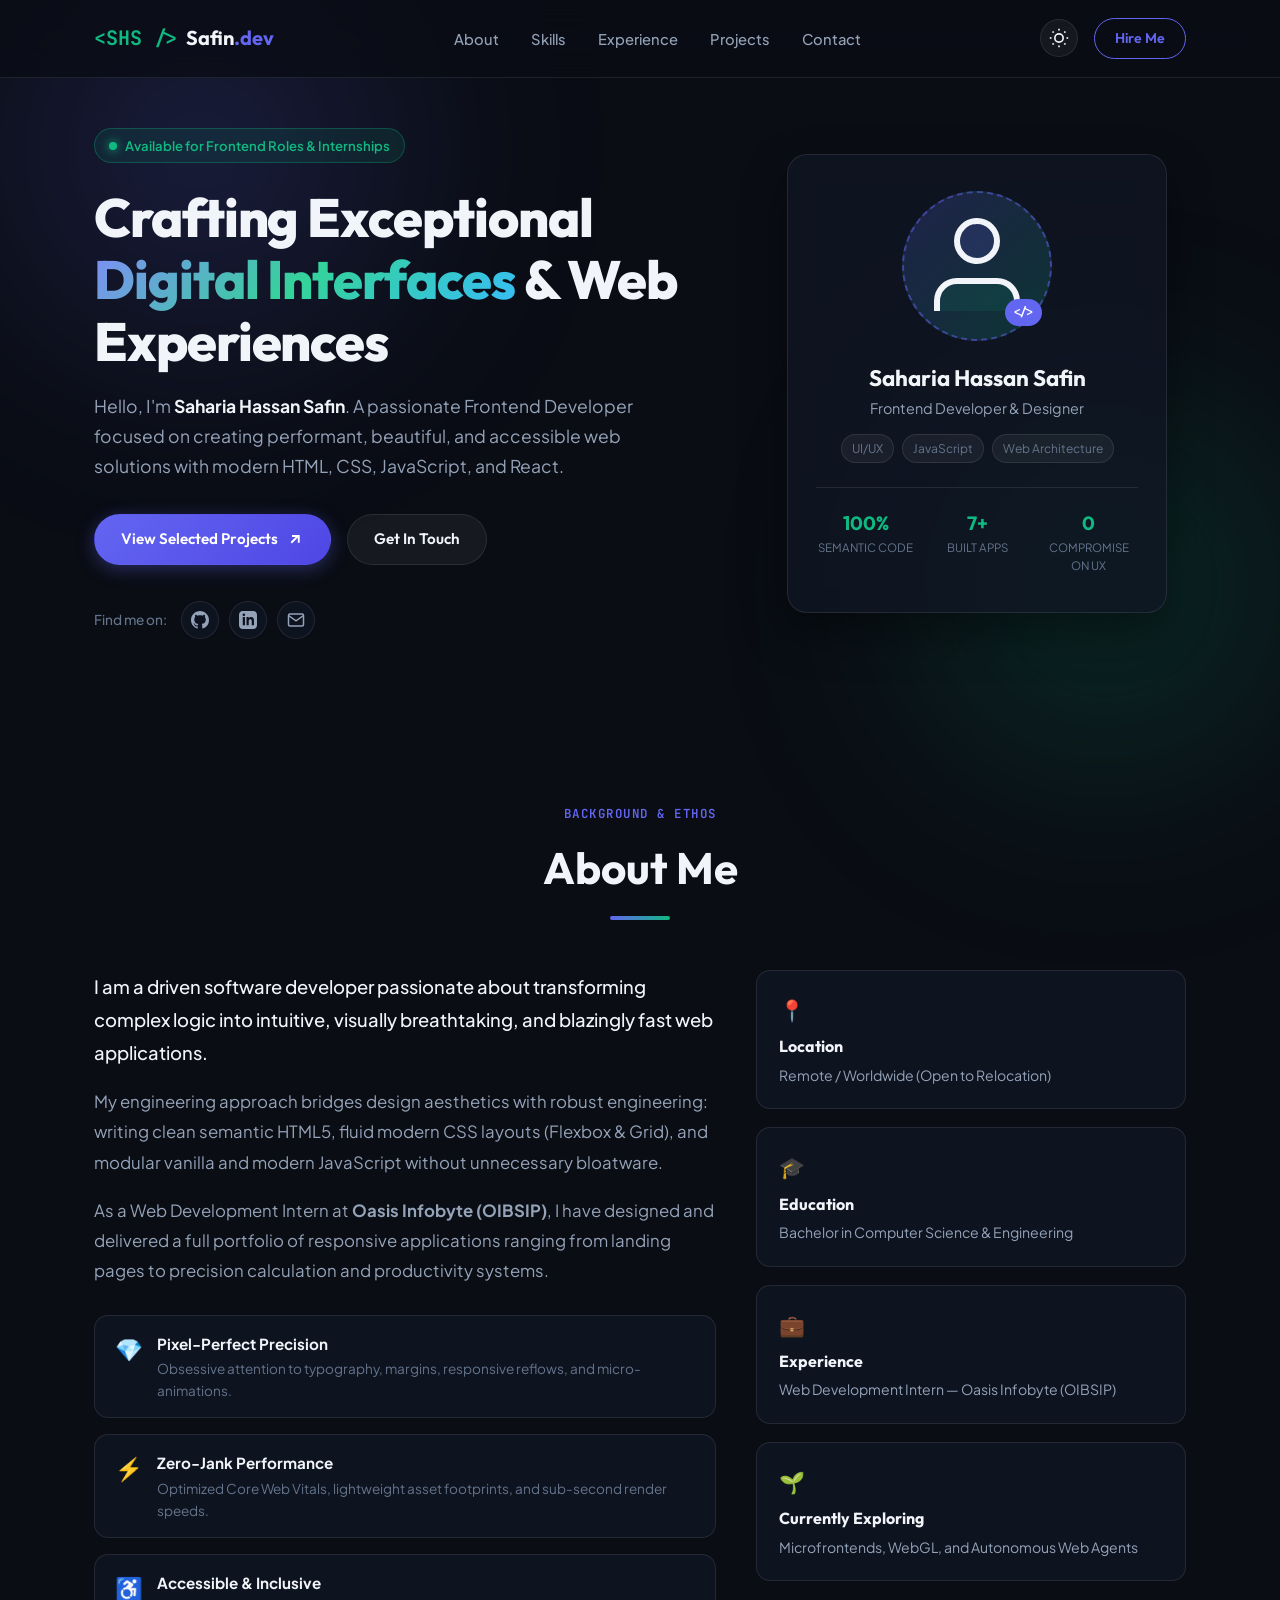
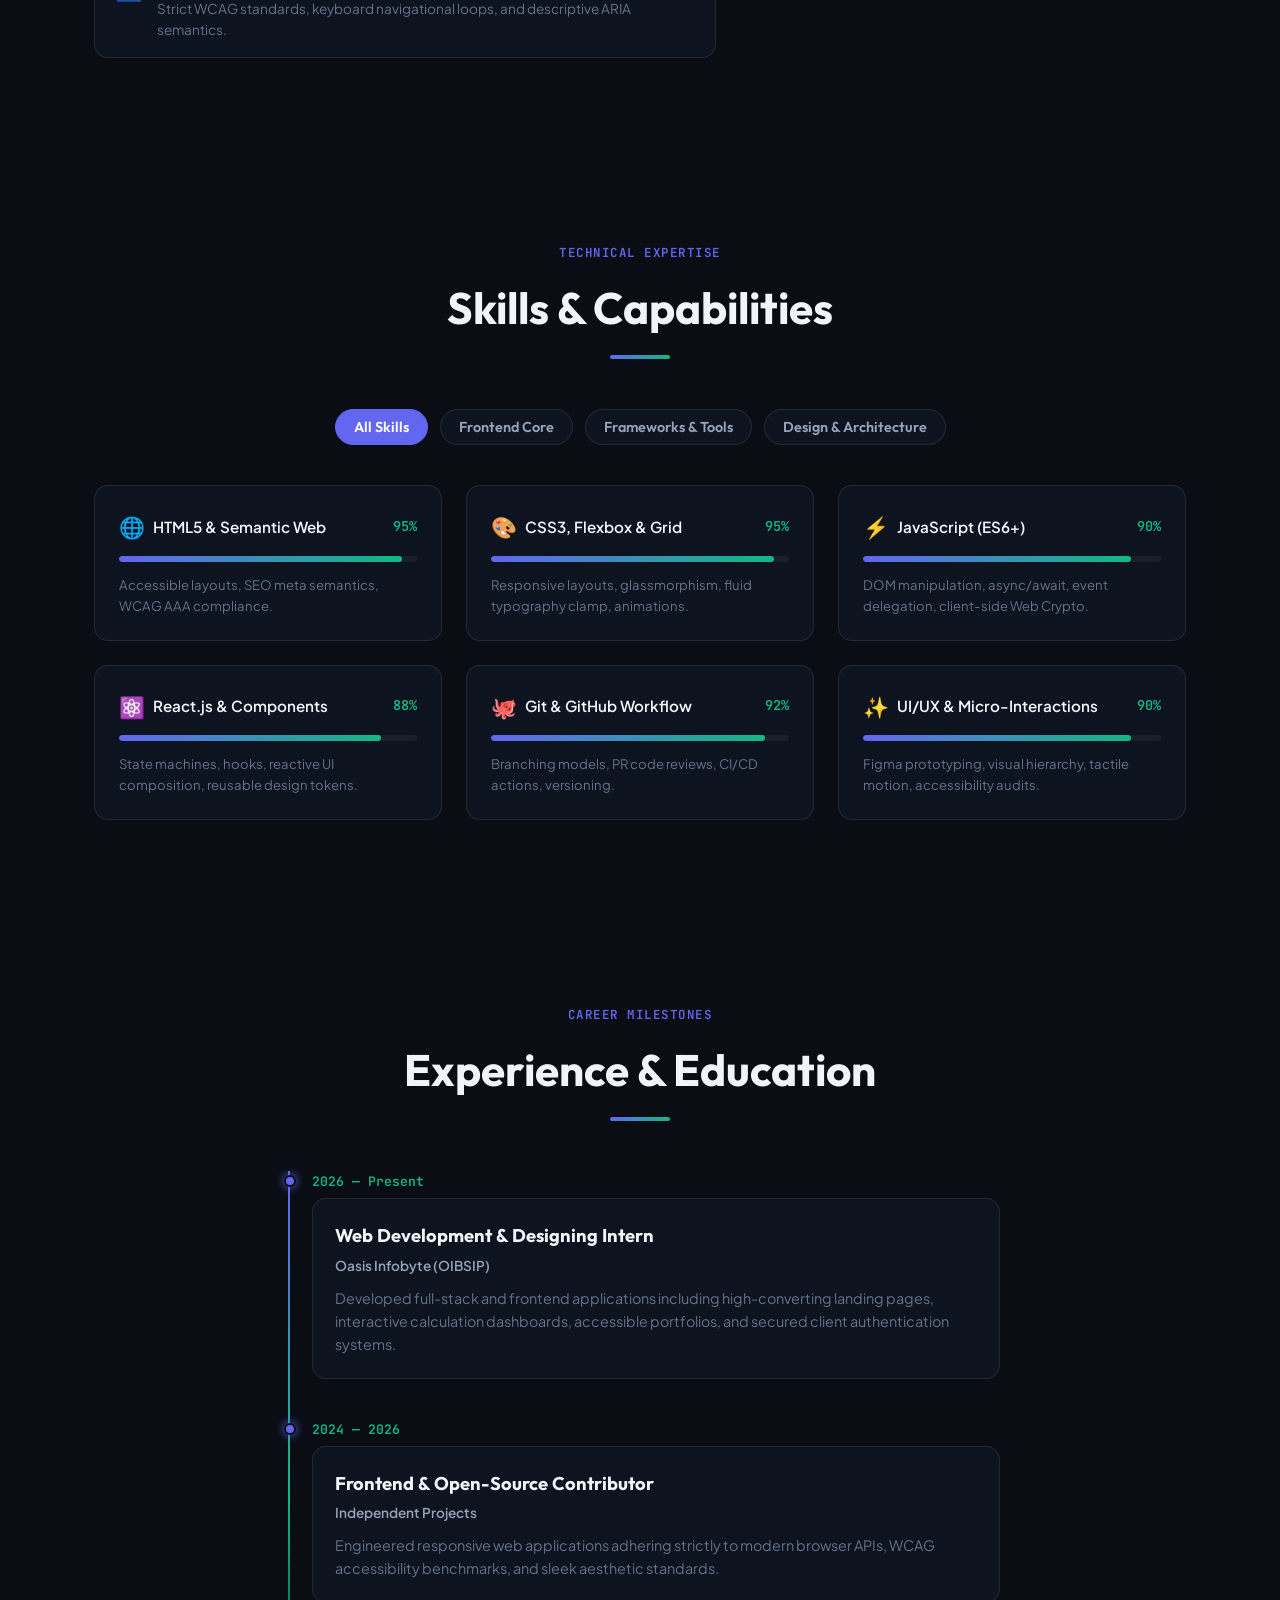
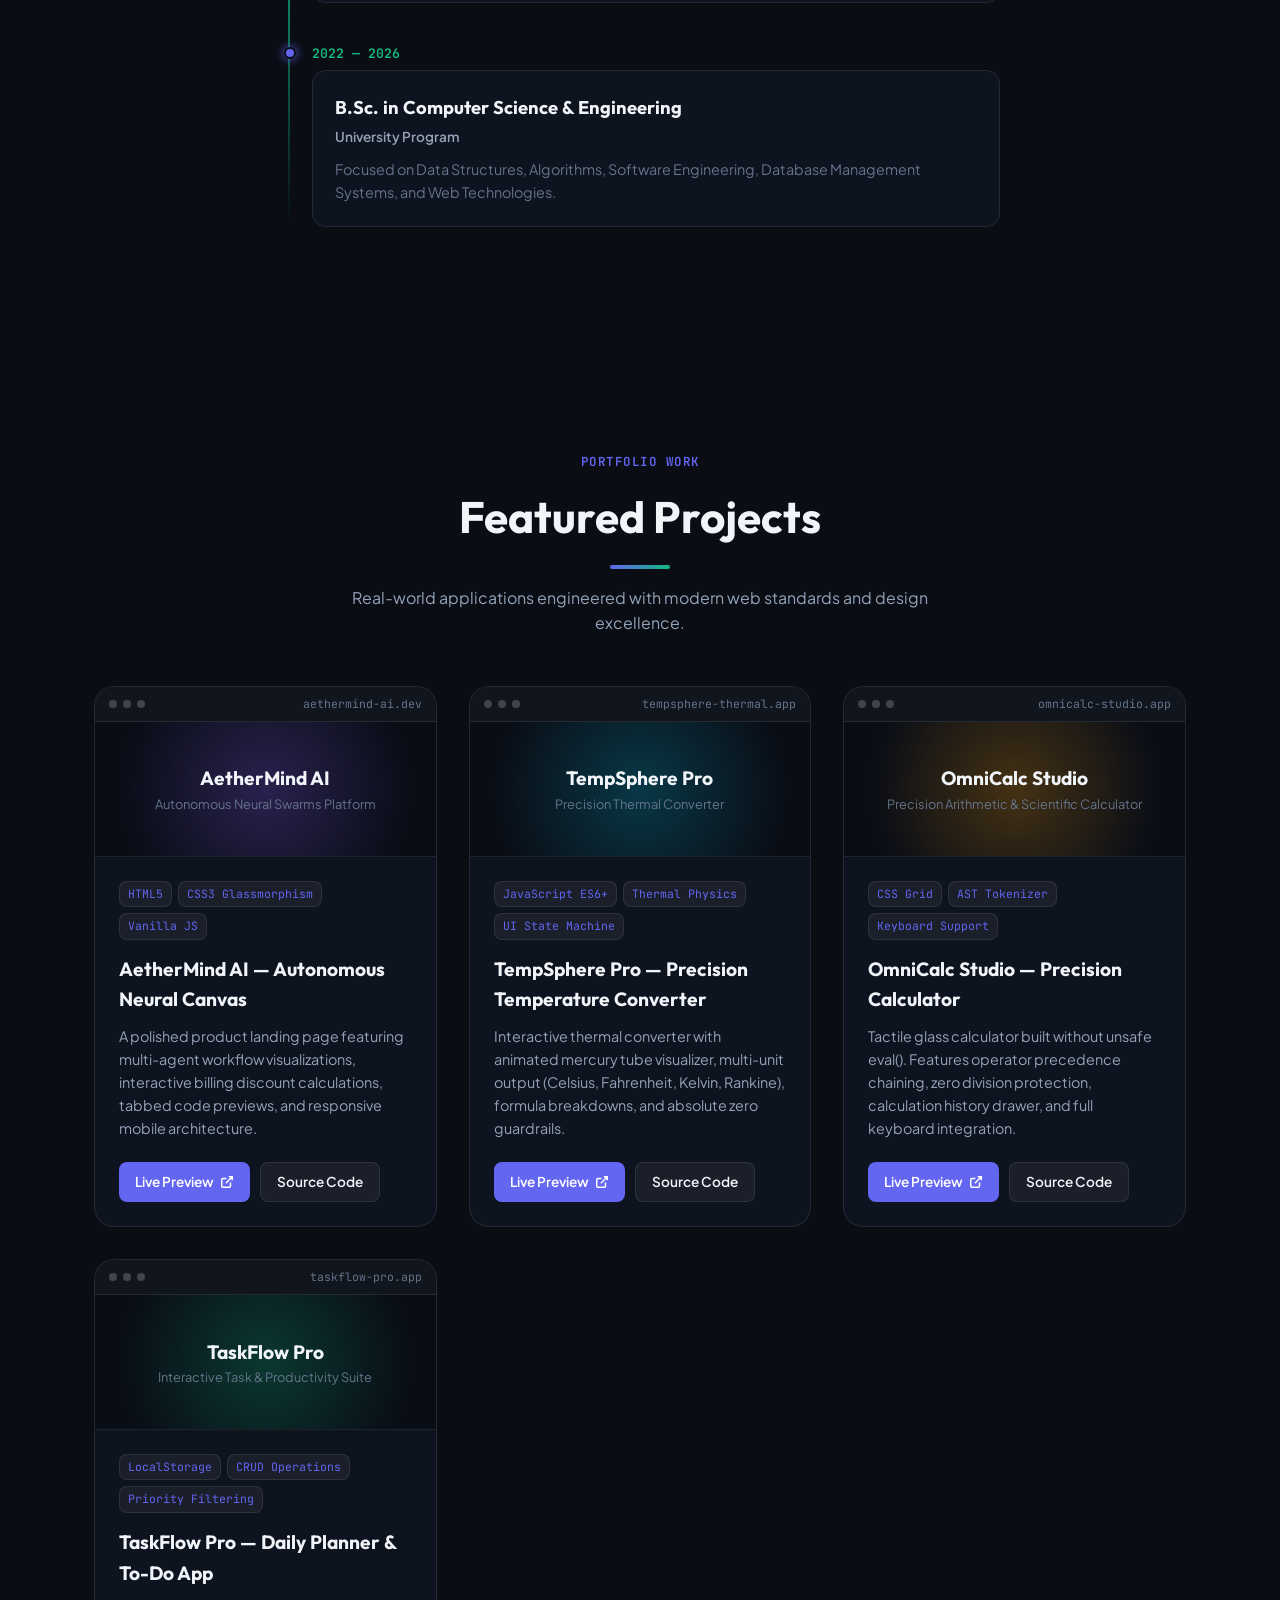
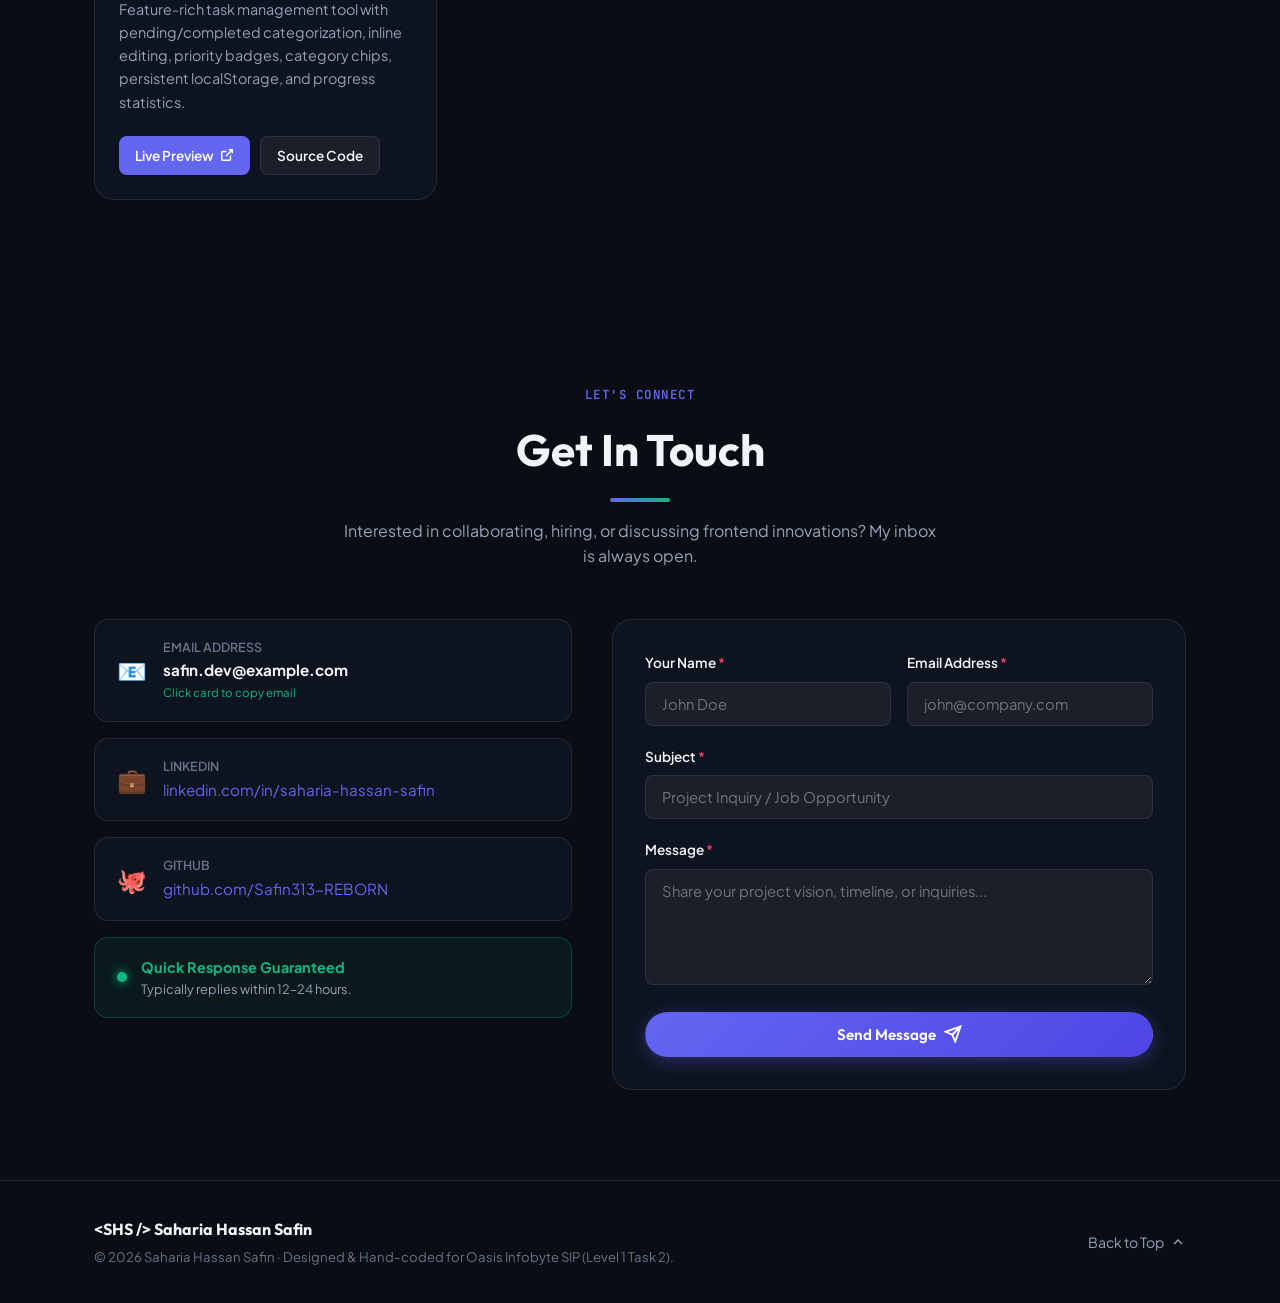
==== commit 19100ac3: "docs: update candidate name to Saharia Hassan Safin and link GitHub repository" ====
--- a/WebDev-L1-PersonalPortfolio/index.html
+++ b/WebDev-L1-PersonalPortfolio/index.html
@@ -3,8 +3,8 @@
 <head>
   <meta charset="UTF-8">
   <meta name="viewport" content="width=device-width, initial-scale=1.0">
-  <title>Safin Ahmed — Frontend Engineer & Creative Technologist</title>
-  <meta name="description" content="Personal portfolio of Safin Ahmed, Frontend Developer crafting responsive, accessible, and high-performance digital experiences.">
+  <title>Saharia Hassan Safin — Frontend Engineer & Creative Technologist</title>
+  <meta name="description" content="Personal portfolio of Saharia Hassan Safin, Frontend Developer crafting responsive, accessible, and high-performance digital experiences.">
   <!-- Google Fonts -->
   <link rel="preconnect" href="https://fonts.googleapis.com">
   <link rel="preconnect" href="https://fonts.gstatic.com" crossorigin>
@@ -20,7 +20,7 @@
   <header class="portfolio-header" id="header">
     <div class="container header-wrap">
       <a href="#hero" class="brand-signature">
-        <span class="brand-symbol">&lt;SA /&gt;</span>
+        <span class="brand-symbol">&lt;SHS /&gt;</span>
         <span class="brand-name">Safin<span class="accent-text">.dev</span></span>
       </a>
 
@@ -67,7 +67,7 @@
             Crafting Exceptional <span class="gradient-headline">Digital Interfaces</span> & Web Experiences
           </h1>
           <p class="hero-intro">
-            Hello, I'm <strong class="highlight-name">Safin Ahmed</strong>. A passionate Frontend Developer focused on creating performant, beautiful, and accessible web solutions with modern HTML, CSS, JavaScript, and React.
+            Hello, I'm <strong class="highlight-name">Saharia Hassan Safin</strong>. A passionate Frontend Developer focused on creating performant, beautiful, and accessible web solutions with modern HTML, CSS, JavaScript, and React.
           </p>
 
           <div class="hero-buttons">
@@ -82,7 +82,7 @@
           <div class="hero-socials">
             <span class="social-label">Find me on:</span>
             <div class="social-icons-row">
-              <a href="https://github.com" target="_blank" rel="noopener noreferrer" class="social-btn" aria-label="GitHub Profile">
+              <a href="https://github.com/Safin313-REBORN" target="_blank" rel="noopener noreferrer" class="social-btn" aria-label="GitHub Profile">
                 <svg width="18" height="18" fill="currentColor" viewBox="0 0 24 24"><path d="M12 0C5.37 0 0 5.37 0 12c0 5.31 3.435 9.795 8.205 11.385.6.105.825-.255.825-.57 0-.285-.015-1.23-.015-2.235-3.015.555-3.795-.735-4.035-1.41-.135-.345-.72-1.41-1.23-1.695-.42-.225-1.02-.78-.015-.795.945-.015 1.62.87 1.845 1.23 1.08 1.815 2.805 1.305 3.495.99.105-.78.42-1.305.765-1.605-2.67-.3-5.46-1.335-5.46-5.925 0-1.305.465-2.385 1.23-3.225-.12-.3-.54-1.53.12-3.18 0 0 1.005-.315 3.3 1.23.96-.27 1.98-.405 3-.405s2.04.135 3 .405c2.295-1.56 3.3-1.23 3.3-1.23.66 1.65.24 2.88.12 3.18.765.84 1.23 1.905 1.23 3.225 0 4.605-2.805 5.625-5.475 5.925.435.375.81 1.095.81 2.22 0 1.605-.015 2.895-.015 3.3 0 .315.225.69.825.57A12.02 12.02 0 0024 12c0-6.63-5.37-12-12-12z"/></svg>
               </a>
               <a href="https://linkedin.com" target="_blank" rel="noopener noreferrer" class="social-btn" aria-label="LinkedIn Profile">
@@ -110,7 +110,7 @@
             </div>
 
             <div class="profile-meta">
-              <h3 class="meta-name">Safin Ahmed</h3>
+              <h3 class="meta-name">Saharia Hassan Safin</h3>
               <p class="meta-title">Frontend Developer & Designer</p>
               <div class="meta-tags">
                 <span>UI/UX</span>
@@ -504,7 +504,7 @@
               <div class="channel-icon">💼</div>
               <div class="channel-details">
                 <span class="channel-label">LinkedIn</span>
-                <a href="https://linkedin.com" target="_blank" rel="noopener noreferrer" class="channel-link">linkedin.com/in/safin-dev</a>
+                <a href="https://linkedin.com" target="_blank" rel="noopener noreferrer" class="channel-link">linkedin.com/in/saharia-hassan-safin</a>
               </div>
             </div>
 
@@ -512,7 +512,7 @@
               <div class="channel-icon">🐙</div>
               <div class="channel-details">
                 <span class="channel-label">GitHub</span>
-                <a href="https://github.com" target="_blank" rel="noopener noreferrer" class="channel-link">github.com/safin-dev</a>
+                <a href="https://github.com/Safin313-REBORN" target="_blank" rel="noopener noreferrer" class="channel-link">github.com/Safin313-REBORN</a>
               </div>
             </div>
 
@@ -564,8 +564,8 @@
   <footer class="portfolio-footer">
     <div class="container footer-content">
       <div class="footer-left">
-        <span class="footer-brand">&lt;SA /&gt; Safin Ahmed</span>
-        <p>&copy; 2026 Safin Ahmed · Designed & Hand-coded for Oasis Infobyte SIP (Level 1 Task 2).</p>
+        <span class="footer-brand">&lt;SHS /&gt; Saharia Hassan Safin</span>
+        <p>&copy; 2026 Saharia Hassan Safin · Designed & Hand-coded for Oasis Infobyte SIP (Level 1 Task 2).</p>
       </div>
       <div class="footer-right">
         <a href="#hero" class="back-to-top" aria-label="Back to top">
--- a/WebDev-L1-PersonalPortfolio/style.css
+++ b/WebDev-L1-PersonalPortfolio/style.css
@@ -1,5 +1,5 @@
 /* ==========================================================================
-   Safin Ahmed — Personal Portfolio Stylesheet
+   Saharia Hassan Safin — Personal Portfolio Stylesheet
    Oasis Infobyte SIP — Level 1 Task 2: Personal Portfolio
    ========================================================================== */
 
